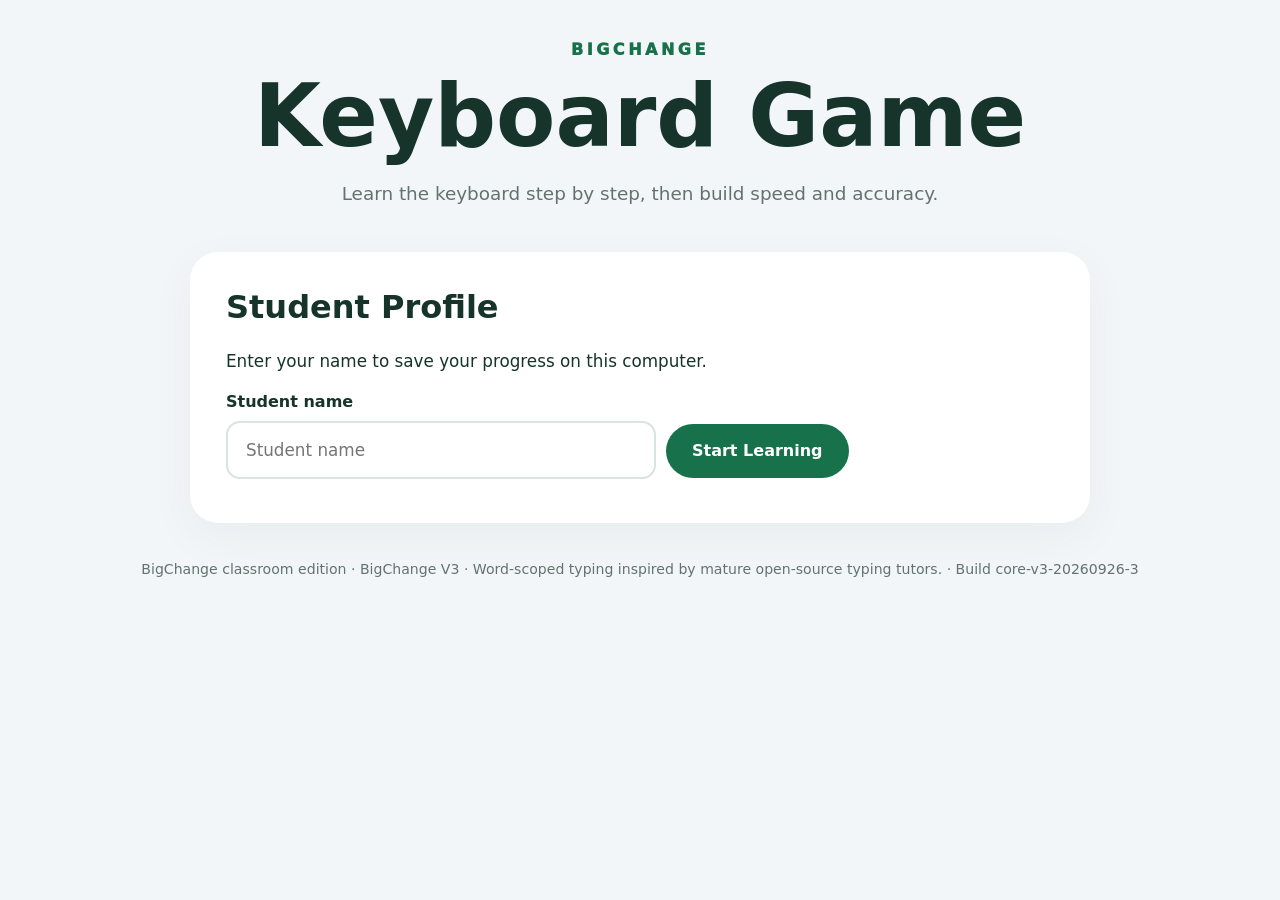
==== index.html @ b4ca755f "Prepare audited V3 build 3 marker" ====
<!doctype html><html lang="en"><head><meta charset="utf-8"><meta name="viewport" content="width=device-width,initial-scale=1"><title>BigChange Keyboard Game</title><meta name="bigchange-build" content="core-v3-20260926-3"><link rel="stylesheet" href="css/style.css?v=core-v3-20260926-3"></head><body><main><header><div class="brand">BIGCHANGE</div><h1>Keyboard Game</h1><p id="welcome">Learn the keyboard step by step, then build speed and accuracy.</p></header><section id="profile" class="game"><h2>Student Profile</h2><p>Enter your name to save your progress on this computer.</p><label class="profile-label" for="student-name">Student name</label><input id="student-name" maxlength="20" placeholder="Student name" autocomplete="off"><button id="save-profile" class="start">Start Learning</button></section><nav id="student-nav"><button data-view="learn">Learn</button><button data-view="practice">Practice</button><button data-view="challenge">1-Minute Challenge</button><button data-view="games">Games</button><button data-view="progress">Progress</button></nav><section id="learn" class="game view"><h2>Learn</h2><div id="lesson-list" class="lesson-list"></div></section><section id="practice" class="game view"><h2 id="practice-heading">Practice</h2><div id="challenge-timer" class="challenge-timer" hidden><b id="timer-seconds">60</b><span>seconds</span></div><div class="levels"><button class="active" data-level="easy">Easy</button><button data-level="medium">Medium</button><button data-level="hard">Hard</button></div><p class="typing-label">TYPE THIS</p><div id="target" class="target reference-text"></div><p class="typing-label">CURRENT WORD</p><textarea id="typed-display" class="typed-display" rows="3" aria-label="Typing area" autocomplete="off" autocapitalize="off" spellcheck="false" placeholder="Type the current word…"></textarea><div id="message" class="message" aria-live="polite"></div><div class="stats"><div><b id="wpm">0</b><span>WPM</span></div><div><b id="accuracy">100%</b><span>Accuracy</span></div><div><b id="mistakes">0</b><span>Mistakes</span></div></div><button id="start" class="start">Restart Practice</button></section><section id="challenge" class="game view"><h2>1-Minute Challenge</h2><p>Type for one minute. Focus on accuracy first; speed will follow.</p><button id="challenge-start" class="start">Start 1-Minute Challenge</button><div class="stats"><div><b id="best-wpm">0</b><span>Best WPM</span></div><div><b id="best-accuracy">0%</b><span>Best Accuracy</span></div></div></section><section id="games" class="game view"><h2>Games</h2><p>Use the keyboard skills you have learned.</p><div class="lesson-list"><button data-game="rain"><strong>Letter Rain</strong><span>Type the falling letter before it reaches the ground.</span></button><button data-game="race"><strong>Rocket Race</strong><span>Correct typing moves your rocket toward the finish.</span></button><button data-game="bubble"><strong>Bubble Pop</strong><span>Type the letter shown in the bubble to pop it.</span></button></div></section><section id="game-play" class="game view"><h2 id="game-title">Keyboard Game</h2><p id="game-instructions"></p><div id="game-board" tabindex="0" style="min-height:240px;font-size:2rem;text-align:center;padding:2rem"></div><div class="stats"><div><b id="game-score">0</b><span>Score</span></div><div><b id="game-streak">0</b><span>Streak</span></div></div><div id="game-message" class="message"></div><button id="game-restart" class="start">Restart Game</button></section><section id="progress" class="game view"><h2>Progress</h2><div id="progress-content"></div><button id="new-student" class="secondary">Start New Student</button><p class="reset-note">This clears the saved student progress on this computer.</p></section><footer>BigChange classroom edition · BigChange V3 · Word-scoped typing inspired by mature open-source typing tutors. · Build core-v3-20260926-3</footer></main><script src="js/engine.js?v=core-v3-20260926-3"></script><script src="js/bigchange.js?v=core-v3-20260926-3"></script><script src="js/games.js?v=core-v3-20260926-3"></script></body></html>
---- css/style.css ----
:root{font-family:Inter,"Segoe UI",system-ui,sans-serif;background:#f3f6f8;color:#16342a;--green:#17724b;--dark:#16342a;--soft:#f7faf8;--border:#d8e4de}*{box-sizing:border-box}body{margin:0;background:#f3f6f8}button,input,textarea{font:inherit}button{cursor:pointer}[hidden]{display:none!important}.view{display:none}main{max-width:1180px;margin:auto;padding:34px 28px 52px}header{text-align:center;padding:6px 0 18px}.brand{font-weight:950;letter-spacing:.22em;color:var(--green);font-size:1rem}h1{font-size:clamp(3rem,7vw,5.4rem);line-height:1;margin:.16em 0 .28em;color:var(--dark)}header p{color:#63736c;font-size:1.15rem;margin:0 auto;max-width:680px}h2{font-size:2rem;margin:0 0 22px}.game{margin:30px auto;background:#fff;border-radius:28px;padding:36px;box-shadow:0 14px 45px #16342a0d}.game p{font-size:1.05rem;line-height:1.6}#profile{max-width:900px}.profile-label{display:block;font-weight:850;margin:8px 0 2px}#profile input{width:min(100%,430px);min-height:58px;border:2px solid var(--border);border-radius:14px;padding:0 18px;font-size:1.05rem;margin:8px 10px 8px 0}#student-nav{display:none;grid-template-columns:repeat(5,1fr);gap:14px;margin:28px 0 36px}#student-nav button{min-height:76px;border:2px solid #dce7e2;border-radius:18px;background:#fff;color:var(--dark);font-weight:850;font-size:1.05rem;padding:14px;box-shadow:0 6px 18px #16342a0a}#student-nav button:hover,#student-nav button:focus-visible{border-color:var(--green);background:#f5faf7;outline:none}.lesson-list{display:grid;grid-template-columns:repeat(2,minmax(0,1fr));gap:16px}.lesson-list button{min-height:112px;border:2px solid #dce7e2;border-radius:18px;background:var(--soft);color:var(--dark);padding:20px;text-align:left;font-size:1rem;line-height:1.45}.lesson-list button strong,.lesson-list button span{display:block}.lesson-list button strong{font-size:1.2rem;margin-bottom:8px}.lesson-list button span{color:#63736c}.lesson.done{border-color:#8cc6aa;background:#f0faf5}.lesson.done em{display:block;margin-top:10px;color:var(--green);font-style:normal;font-weight:900}.levels{display:flex;flex-wrap:wrap;gap:12px;margin-bottom:24px}.levels button,.start,.secondary{border:0;border-radius:999px;min-height:54px;padding:14px 26px;font-weight:850;font-size:1rem}.secondary{background:#eef1ef;color:var(--dark);border:2px solid var(--border)}.levels button{background:#eef1ef;color:var(--dark)}.levels button.active,.start{background:var(--green);color:#fff}.typing-label{font-size:.78rem!important;font-weight:900;letter-spacing:.12em;color:#66756f;margin:20px 0 8px!important}.target,.typed-display{font-family:Consolas,"Courier New",monospace;font-size:clamp(1.45rem,3vw,2rem);line-height:1.75;padding:28px;border-radius:18px;letter-spacing:.02em;white-space:pre-wrap;overflow-wrap:anywhere}.target{background:var(--soft);color:#53645c;border:2px solid transparent}.reference-correct{color:var(--green);font-weight:800}.reference-wrong{color:#c62828;background:#ffebee;border-bottom:3px solid #c62828;border-radius:4px;font-weight:900}.reference-current{color:var(--dark);background:#dff2e8;border-bottom:3px solid var(--green);font-weight:900;border-radius:4px}.reference-word{display:inline-block;padding:2px 1px;border-radius:6px}.current-word{background:#eef8f2;padding:2px 6px;box-shadow:0 0 0 2px #cfe6d8}.word-complete{color:var(--green);font-weight:800}.word-complete.word-error{color:#9a3412;background:#fff3ed}.typed-extra{color:#c62828;background:#ffebee;border-bottom:3px solid #c62828;border-radius:4px;font-weight:900;margin-left:2px}.word-caret{color:var(--green);font-weight:900;animation:bcblink 1s step-end infinite}@keyframes bcblink{50%{opacity:0}}.typed-display{display:block;width:100%;min-height:96px;background:#fff;border:2px solid var(--border);color:var(--dark);outline:none;resize:vertical}.typed-display:focus{border-color:var(--green);box-shadow:0 0 0 3px #b9ddcc}.typed-display::placeholder{color:#66756f}.challenge-timer{display:flex;align-items:baseline;gap:8px;margin-bottom:18px}.challenge-timer b{font-size:2.8rem}.challenge-timer span{font-weight:800;color:#63736c}.message{min-height:32px;padding:10px 0;font-weight:800;color:#b54708}.stats{display:grid;grid-template-columns:repeat(3,1fr);gap:16px;margin:24px 0}.stats div{text-align:center;background:var(--soft);padding:24px 14px;border-radius:18px}.stats b,.stats span{display:block}.stats b{font-size:2.35rem;line-height:1.1}.stats span{font-size:.8rem;text-transform:uppercase;color:#66756f;margin-top:7px;letter-spacing:.04em}#game-board{border-radius:18px;background:var(--soft)}.reset-note{font-size:.9rem!important;color:#66756f;margin-top:8px!important}button:focus-visible,input:focus-visible,textarea:focus-visible,.typed-display:focus-visible,#game-board:focus-visible{outline:3px solid #7dbb9d;outline-offset:3px}footer{text-align:center;color:#63736c;margin-top:38px;font-size:.88rem}@media(max-width:850px){#student-nav{grid-template-columns:repeat(2,1fr)}.lesson-list{grid-template-columns:1fr}.game{padding:28px}.stats{gap:10px}}@media(max-width:560px){main{padding:24px 16px 40px}h1{font-size:3rem}#student-nav{grid-template-columns:1fr 1fr;gap:10px}#student-nav button{min-height:68px;font-size:.95rem}.game{padding:22px;border-radius:22px}.stats{grid-template-columns:1fr}.stats div{padding:18px}.target,.typed-display{padding:20px}.start{width:100%}#profile input{margin-right:0}}
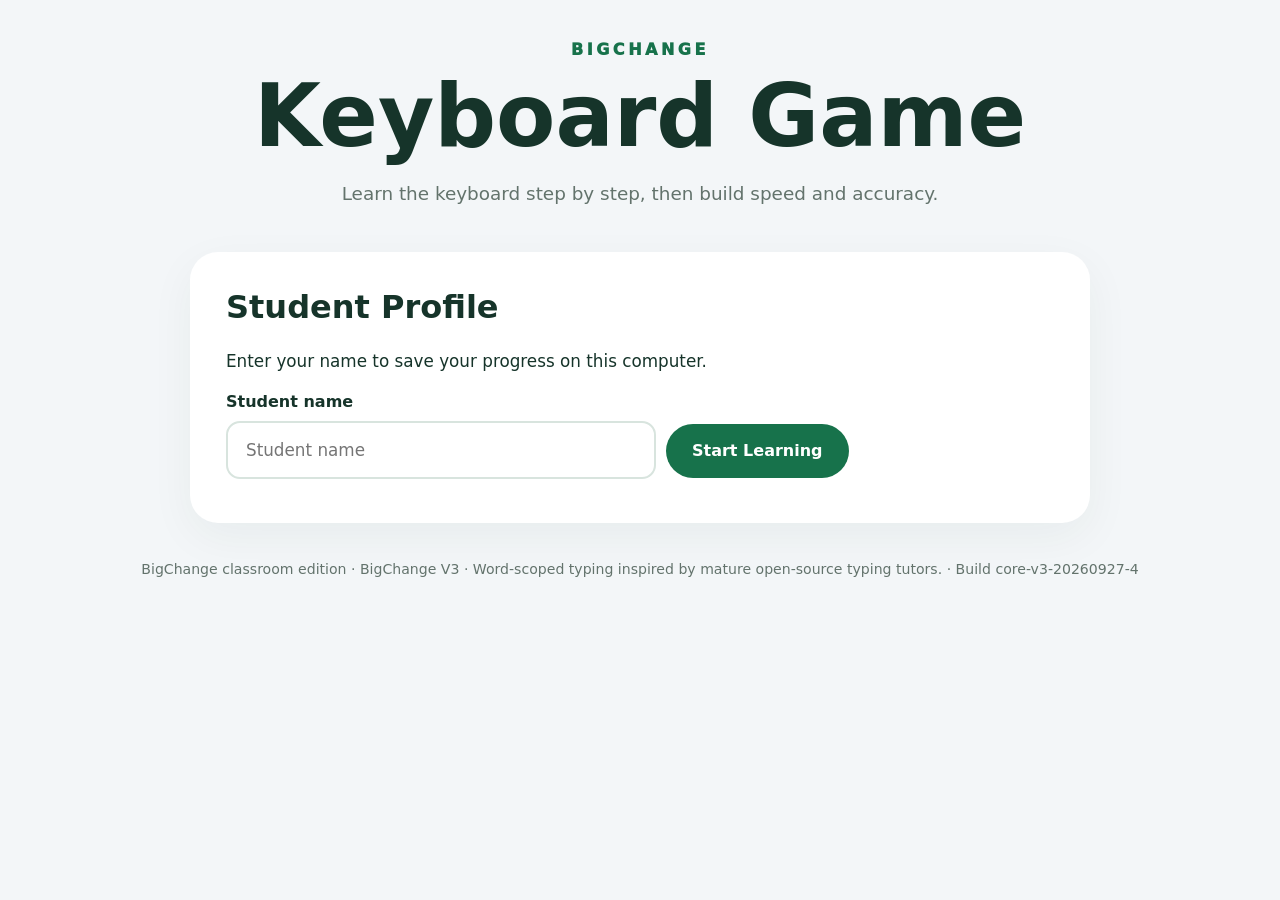
==== commit 289cc7d4: "Harden V3 page security and accessibility" ====
--- a/index.html
+++ b/index.html
@@ -1 +1 @@
-<!doctype html><html lang="en"><head><meta charset="utf-8"><meta name="viewport" content="width=device-width,initial-scale=1"><title>BigChange Keyboard Game</title><meta name="bigchange-build" content="core-v3-20260926-3"><link rel="stylesheet" href="css/style.css?v=core-v3-20260926-3"></head><body><main><header><div class="brand">BIGCHANGE</div><h1>Keyboard Game</h1><p id="welcome">Learn the keyboard step by step, then build speed and accuracy.</p></header><section id="profile" class="game"><h2>Student Profile</h2><p>Enter your name to save your progress on this computer.</p><label class="profile-label" for="student-name">Student name</label><input id="student-name" maxlength="20" placeholder="Student name" autocomplete="off"><button id="save-profile" class="start">Start Learning</button></section><nav id="student-nav"><button data-view="learn">Learn</button><button data-view="practice">Practice</button><button data-view="challenge">1-Minute Challenge</button><button data-view="games">Games</button><button data-view="progress">Progress</button></nav><section id="learn" class="game view"><h2>Learn</h2><div id="lesson-list" class="lesson-list"></div></section><section id="practice" class="game view"><h2 id="practice-heading">Practice</h2><div id="challenge-timer" class="challenge-timer" hidden><b id="timer-seconds">60</b><span>seconds</span></div><div class="levels"><button class="active" data-level="easy">Easy</button><button data-level="medium">Medium</button><button data-level="hard">Hard</button></div><p class="typing-label">TYPE THIS</p><div id="target" class="target reference-text"></div><p class="typing-label">CURRENT WORD</p><textarea id="typed-display" class="typed-display" rows="3" aria-label="Typing area" autocomplete="off" autocapitalize="off" spellcheck="false" placeholder="Type the current word…"></textarea><div id="message" class="message" aria-live="polite"></div><div class="stats"><div><b id="wpm">0</b><span>WPM</span></div><div><b id="accuracy">100%</b><span>Accuracy</span></div><div><b id="mistakes">0</b><span>Mistakes</span></div></div><button id="start" class="start">Restart Practice</button></section><section id="challenge" class="game view"><h2>1-Minute Challenge</h2><p>Type for one minute. Focus on accuracy first; speed will follow.</p><button id="challenge-start" class="start">Start 1-Minute Challenge</button><div class="stats"><div><b id="best-wpm">0</b><span>Best WPM</span></div><div><b id="best-accuracy">0%</b><span>Best Accuracy</span></div></div></section><section id="games" class="game view"><h2>Games</h2><p>Use the keyboard skills you have learned.</p><div class="lesson-list"><button data-game="rain"><strong>Letter Rain</strong><span>Type the falling letter before it reaches the ground.</span></button><button data-game="race"><strong>Rocket Race</strong><span>Correct typing moves your rocket toward the finish.</span></button><button data-game="bubble"><strong>Bubble Pop</strong><span>Type the letter shown in the bubble to pop it.</span></button></div></section><section id="game-play" class="game view"><h2 id="game-title">Keyboard Game</h2><p id="game-instructions"></p><div id="game-board" tabindex="0" style="min-height:240px;font-size:2rem;text-align:center;padding:2rem"></div><div class="stats"><div><b id="game-score">0</b><span>Score</span></div><div><b id="game-streak">0</b><span>Streak</span></div></div><div id="game-message" class="message"></div><button id="game-restart" class="start">Restart Game</button></section><section id="progress" class="game view"><h2>Progress</h2><div id="progress-content"></div><button id="new-student" class="secondary">Start New Student</button><p class="reset-note">This clears the saved student progress on this computer.</p></section><footer>BigChange classroom edition · BigChange V3 · Word-scoped typing inspired by mature open-source typing tutors. · Build core-v3-20260926-3</footer></main><script src="js/engine.js?v=core-v3-20260926-3"></script><script src="js/bigchange.js?v=core-v3-20260926-3"></script><script src="js/games.js?v=core-v3-20260926-3"></script></body></html>+<!doctype html><html lang="en"><head><meta charset="utf-8"><meta name="viewport" content="width=device-width,initial-scale=1"><meta name="referrer" content="no-referrer"><meta http-equiv="Content-Security-Policy" content="default-src &apos;self&apos;; script-src &apos;self&apos;; style-src &apos;self&apos; &apos;unsafe-inline&apos;; img-src &apos;self&apos; data:; font-src &apos;self&apos;; connect-src &apos;none&apos;; object-src &apos;none&apos;; base-uri &apos;none&apos;; form-action &apos;none&apos;"><title>BigChange Keyboard Game</title><meta name="bigchange-build" content="core-v3-20260927-4"><link rel="stylesheet" href="css/style.css?v=core-v3-20260927-4"></head><body><main><header><div class="brand">BIGCHANGE</div><h1>Keyboard Game</h1><p id="welcome">Learn the keyboard step by step, then build speed and accuracy.</p></header><section id="profile" class="game"><h2>Student Profile</h2><p>Enter your name to save your progress on this computer.</p><label class="profile-label" for="student-name">Student name</label><input id="student-name" maxlength="20" placeholder="Student name" autocomplete="off"><button id="save-profile" class="start">Start Learning</button></section><nav id="student-nav" aria-label="Student sections"><button data-view="learn">Learn</button><button data-view="practice">Practice</button><button data-view="challenge">1-Minute Challenge</button><button data-view="games">Games</button><button data-view="progress">Progress</button></nav><section id="learn" class="game view"><h2>Learn</h2><div id="lesson-list" class="lesson-list"></div></section><section id="practice" class="game view"><h2 id="practice-heading">Practice</h2><div id="challenge-timer" class="challenge-timer" role="timer" aria-label="Challenge time remaining" hidden><b id="timer-seconds">60</b><span>seconds</span></div><div class="levels"><button class="active" data-level="easy">Easy</button><button data-level="medium">Medium</button><button data-level="hard">Hard</button></div><p class="typing-label">TYPE THIS</p><div id="target" class="target reference-text" role="region" aria-label="Typing target"></div><p class="typing-label">CURRENT WORD</p><textarea id="typed-display" class="typed-display" rows="3" aria-label="Typing area" autocomplete="off" autocapitalize="off" autocorrect="off" inputmode="text" spellcheck="false" placeholder="Type the current word…"></textarea><div id="message" class="message" aria-live="polite" aria-atomic="true"></div><div class="stats"><div><b id="wpm">0</b><span>WPM</span></div><div><b id="accuracy">100%</b><span>Accuracy</span></div><div><b id="mistakes">0</b><span>Mistakes</span></div></div><button id="start" class="start">Restart Practice</button></section><section id="challenge" class="game view"><h2>1-Minute Challenge</h2><p>Type for one minute. Focus on accuracy first; speed will follow.</p><button id="challenge-start" class="start">Start 1-Minute Challenge</button><div class="stats"><div><b id="best-wpm">0</b><span>Best WPM</span></div><div><b id="best-accuracy">0%</b><span>Best Accuracy</span></div></div></section><section id="games" class="game view"><h2>Games</h2><p>Use the keyboard skills you have learned.</p><div class="lesson-list"><button data-game="rain"><strong>Letter Rain</strong><span>Type the falling letter before it reaches the ground.</span></button><button data-game="race"><strong>Rocket Race</strong><span>Correct typing moves your rocket toward the finish.</span></button><button data-game="bubble"><strong>Bubble Pop</strong><span>Type the letter shown in the bubble to pop it.</span></button></div></section><section id="game-play" class="game view"><h2 id="game-title">Keyboard Game</h2><p id="game-instructions"></p><div id="game-board" tabindex="0" aria-label="Game play area" aria-describedby="game-instructions" style="min-height:240px;font-size:2rem;text-align:center;padding:2rem"></div><div class="stats"><div><b id="game-score">0</b><span>Score</span></div><div><b id="game-streak">0</b><span>Streak</span></div></div><div id="game-message" class="message" aria-live="polite" aria-atomic="true"></div><button id="game-restart" class="start">Restart Game</button></section><section id="progress" class="game view"><h2>Progress</h2><div id="progress-content"></div><button id="new-student" class="secondary">Start New Student</button><p class="reset-note">This clears the saved student progress on this computer.</p></section><footer>BigChange classroom edition · BigChange V3 · Word-scoped typing inspired by mature open-source typing tutors. · Build core-v3-20260927-4</footer></main><script src="js/engine.js?v=core-v3-20260927-4"></script><script src="js/bigchange.js?v=core-v3-20260927-4"></script><script src="js/games.js?v=core-v3-20260927-4"></script></body></html>
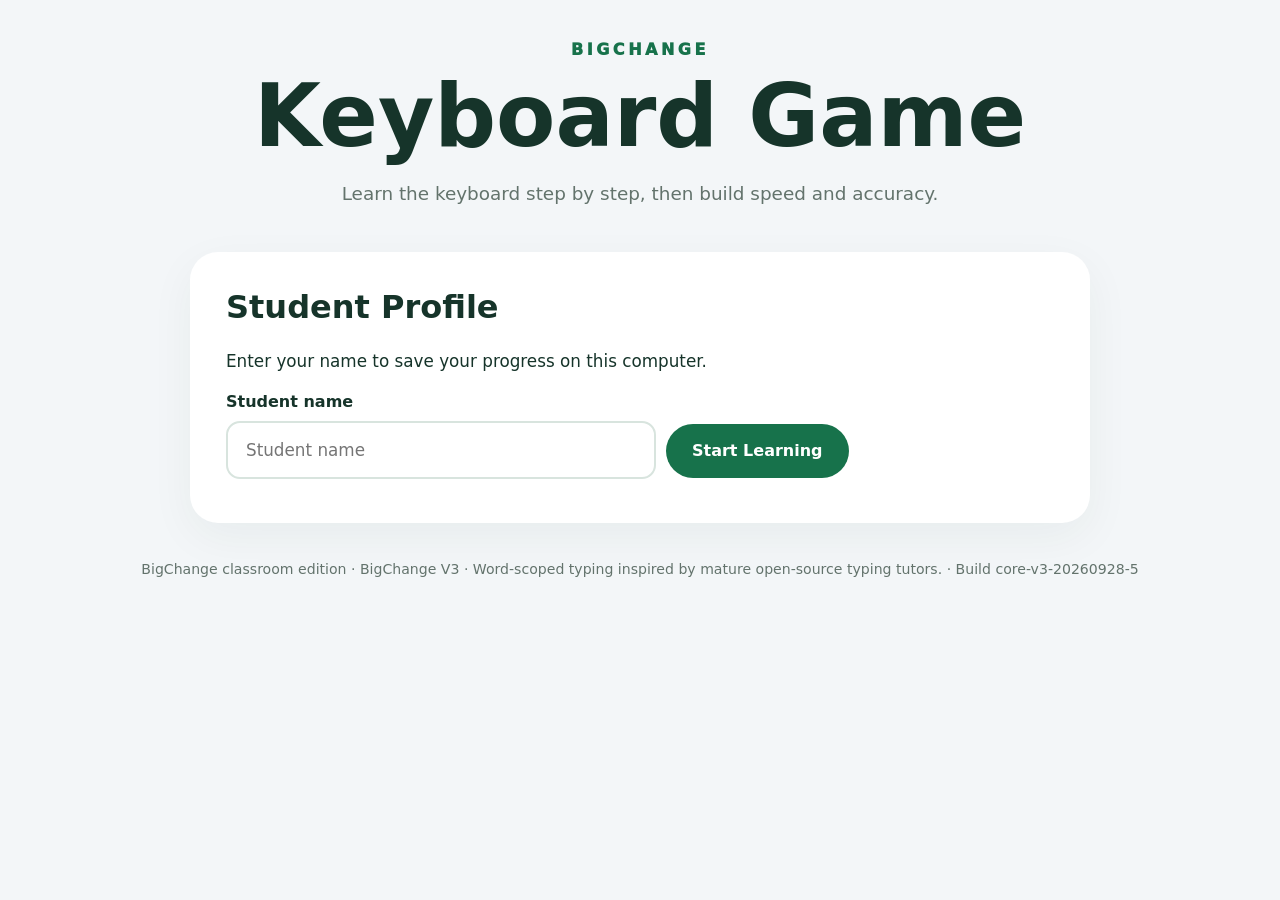
==== commit 0a362e58: "Prepare root-cause audited Typing Core V3 build 5" ====
--- a/index.html
+++ b/index.html
@@ -1 +1 @@
-<!doctype html><html lang="en"><head><meta charset="utf-8"><meta name="viewport" content="width=device-width,initial-scale=1"><meta name="referrer" content="no-referrer"><meta http-equiv="Content-Security-Policy" content="default-src &apos;self&apos;; script-src &apos;self&apos;; style-src &apos;self&apos; &apos;unsafe-inline&apos;; img-src &apos;self&apos; data:; font-src &apos;self&apos;; connect-src &apos;none&apos;; object-src &apos;none&apos;; base-uri &apos;none&apos;; form-action &apos;none&apos;"><title>BigChange Keyboard Game</title><meta name="bigchange-build" content="core-v3-20260927-4"><link rel="stylesheet" href="css/style.css?v=core-v3-20260927-4"></head><body><main><header><div class="brand">BIGCHANGE</div><h1>Keyboard Game</h1><p id="welcome">Learn the keyboard step by step, then build speed and accuracy.</p></header><section id="profile" class="game"><h2>Student Profile</h2><p>Enter your name to save your progress on this computer.</p><label class="profile-label" for="student-name">Student name</label><input id="student-name" maxlength="20" placeholder="Student name" autocomplete="off"><button id="save-profile" class="start">Start Learning</button></section><nav id="student-nav" aria-label="Student sections"><button data-view="learn">Learn</button><button data-view="practice">Practice</button><button data-view="challenge">1-Minute Challenge</button><button data-view="games">Games</button><button data-view="progress">Progress</button></nav><section id="learn" class="game view"><h2>Learn</h2><div id="lesson-list" class="lesson-list"></div></section><section id="practice" class="game view"><h2 id="practice-heading">Practice</h2><div id="challenge-timer" class="challenge-timer" role="timer" aria-label="Challenge time remaining" hidden><b id="timer-seconds">60</b><span>seconds</span></div><div class="levels"><button class="active" data-level="easy">Easy</button><button data-level="medium">Medium</button><button data-level="hard">Hard</button></div><p class="typing-label">TYPE THIS</p><div id="target" class="target reference-text" role="region" aria-label="Typing target"></div><p class="typing-label">CURRENT WORD</p><textarea id="typed-display" class="typed-display" rows="3" aria-label="Typing area" autocomplete="off" autocapitalize="off" autocorrect="off" inputmode="text" spellcheck="false" placeholder="Type the current word…"></textarea><div id="message" class="message" aria-live="polite" aria-atomic="true"></div><div class="stats"><div><b id="wpm">0</b><span>WPM</span></div><div><b id="accuracy">100%</b><span>Accuracy</span></div><div><b id="mistakes">0</b><span>Mistakes</span></div></div><button id="start" class="start">Restart Practice</button></section><section id="challenge" class="game view"><h2>1-Minute Challenge</h2><p>Type for one minute. Focus on accuracy first; speed will follow.</p><button id="challenge-start" class="start">Start 1-Minute Challenge</button><div class="stats"><div><b id="best-wpm">0</b><span>Best WPM</span></div><div><b id="best-accuracy">0%</b><span>Best Accuracy</span></div></div></section><section id="games" class="game view"><h2>Games</h2><p>Use the keyboard skills you have learned.</p><div class="lesson-list"><button data-game="rain"><strong>Letter Rain</strong><span>Type the falling letter before it reaches the ground.</span></button><button data-game="race"><strong>Rocket Race</strong><span>Correct typing moves your rocket toward the finish.</span></button><button data-game="bubble"><strong>Bubble Pop</strong><span>Type the letter shown in the bubble to pop it.</span></button></div></section><section id="game-play" class="game view"><h2 id="game-title">Keyboard Game</h2><p id="game-instructions"></p><div id="game-board" tabindex="0" aria-label="Game play area" aria-describedby="game-instructions" style="min-height:240px;font-size:2rem;text-align:center;padding:2rem"></div><div class="stats"><div><b id="game-score">0</b><span>Score</span></div><div><b id="game-streak">0</b><span>Streak</span></div></div><div id="game-message" class="message" aria-live="polite" aria-atomic="true"></div><button id="game-restart" class="start">Restart Game</button></section><section id="progress" class="game view"><h2>Progress</h2><div id="progress-content"></div><button id="new-student" class="secondary">Start New Student</button><p class="reset-note">This clears the saved student progress on this computer.</p></section><footer>BigChange classroom edition · BigChange V3 · Word-scoped typing inspired by mature open-source typing tutors. · Build core-v3-20260927-4</footer></main><script src="js/engine.js?v=core-v3-20260927-4"></script><script src="js/bigchange.js?v=core-v3-20260927-4"></script><script src="js/games.js?v=core-v3-20260927-4"></script></body></html>+<!doctype html><html lang="en"><head><meta charset="utf-8"><meta name="viewport" content="width=device-width,initial-scale=1"><meta name="referrer" content="no-referrer"><meta http-equiv="Content-Security-Policy" content="default-src &apos;self&apos;; script-src &apos;self&apos;; style-src &apos;self&apos; &apos;unsafe-inline&apos;; img-src &apos;self&apos; data:; font-src &apos;self&apos;; connect-src &apos;none&apos;; object-src &apos;none&apos;; base-uri &apos;none&apos;; form-action &apos;none&apos;"><title>BigChange Keyboard Game</title><meta name="bigchange-build" content="core-v3-20260928-5"><link rel="stylesheet" href="css/style.css?v=core-v3-20260928-5"></head><body><main><header><div class="brand">BIGCHANGE</div><h1>Keyboard Game</h1><p id="welcome">Learn the keyboard step by step, then build speed and accuracy.</p></header><section id="profile" class="game"><h2>Student Profile</h2><p>Enter your name to save your progress on this computer.</p><label class="profile-label" for="student-name">Student name</label><input id="student-name" maxlength="20" placeholder="Student name" autocomplete="off"><button id="save-profile" class="start">Start Learning</button></section><nav id="student-nav" aria-label="Student sections"><button data-view="learn">Learn</button><button data-view="practice">Practice</button><button data-view="challenge">1-Minute Challenge</button><button data-view="games">Games</button><button data-view="progress">Progress</button></nav><section id="learn" class="game view"><h2>Learn</h2><div id="lesson-list" class="lesson-list"></div></section><section id="practice" class="game view"><h2 id="practice-heading">Practice</h2><div id="challenge-timer" class="challenge-timer" role="timer" aria-label="Challenge time remaining" hidden><b id="timer-seconds">60</b><span>seconds</span></div><div class="levels"><button class="active" data-level="easy">Easy</button><button data-level="medium">Medium</button><button data-level="hard">Hard</button></div><p class="typing-label">TYPE THIS</p><div id="target" class="target reference-text" role="region" aria-label="Typing target"></div><p class="typing-label">CURRENT WORD</p><textarea id="typed-display" class="typed-display" rows="3" aria-label="Typing area" autocomplete="off" autocapitalize="none" autocorrect="off" inputmode="text" spellcheck="false" placeholder="Type the current word…"></textarea><div id="message" class="message" aria-live="polite" aria-atomic="true"></div><div class="stats"><div><b id="wpm">0</b><span>WPM</span></div><div><b id="accuracy">100%</b><span>Accuracy</span></div><div><b id="mistakes">0</b><span>Mistakes</span></div></div><button id="start" class="start">Restart Practice</button></section><section id="challenge" class="game view"><h2>1-Minute Challenge</h2><p>Type for one minute. Focus on accuracy first; speed will follow.</p><button id="challenge-start" class="start">Start 1-Minute Challenge</button><div class="stats"><div><b id="best-wpm">0</b><span>Best WPM</span></div><div><b id="best-accuracy">0%</b><span>Best Accuracy</span></div></div></section><section id="games" class="game view"><h2>Games</h2><p>Use the keyboard skills you have learned.</p><div class="lesson-list"><button data-game="rain"><strong>Letter Rain</strong><span>Type the falling letter before it reaches the ground.</span></button><button data-game="race"><strong>Rocket Race</strong><span>Correct typing moves your rocket toward the finish.</span></button><button data-game="bubble"><strong>Bubble Pop</strong><span>Type the letter shown in the bubble to pop it.</span></button></div></section><section id="game-play" class="game view"><h2 id="game-title">Keyboard Game</h2><p id="game-instructions"></p><div id="game-board" tabindex="0" aria-label="Game play area" aria-describedby="game-instructions" style="min-height:240px;font-size:2rem;text-align:center;padding:2rem"></div><div class="stats"><div><b id="game-score">0</b><span>Score</span></div><div><b id="game-streak">0</b><span>Streak</span></div></div><div id="game-message" class="message" aria-live="polite" aria-atomic="true"></div><button id="game-restart" class="start">Restart Game</button></section><section id="progress" class="game view"><h2>Progress</h2><div id="progress-content"></div><button id="new-student" class="secondary">Start New Student</button><p class="reset-note">This clears the saved student progress on this computer.</p></section><footer>BigChange classroom edition · BigChange V3 · Word-scoped typing inspired by mature open-source typing tutors. · Build core-v3-20260928-5</footer></main><script src="js/engine.js?v=core-v3-20260928-5"></script><script src="js/bigchange.js?v=core-v3-20260928-5"></script><script src="js/games.js?v=core-v3-20260928-5"></script></body></html>
--- a/css/style.css
+++ b/css/style.css
@@ -1 +1 @@
-:root{font-family:Inter,"Segoe UI",system-ui,sans-serif;background:#f3f6f8;color:#16342a;--green:#17724b;--dark:#16342a;--soft:#f7faf8;--border:#d8e4de}*{box-sizing:border-box}body{margin:0;background:#f3f6f8}button,input,textarea{font:inherit}button{cursor:pointer}[hidden]{display:none!important}.view{display:none}main{max-width:1180px;margin:auto;padding:34px 28px 52px}header{text-align:center;padding:6px 0 18px}.brand{font-weight:950;letter-spacing:.22em;color:var(--green);font-size:1rem}h1{font-size:clamp(3rem,7vw,5.4rem);line-height:1;margin:.16em 0 .28em;color:var(--dark)}header p{color:#63736c;font-size:1.15rem;margin:0 auto;max-width:680px}h2{font-size:2rem;margin:0 0 22px}.game{margin:30px auto;background:#fff;border-radius:28px;padding:36px;box-shadow:0 14px 45px #16342a0d}.game p{font-size:1.05rem;line-height:1.6}#profile{max-width:900px}.profile-label{display:block;font-weight:850;margin:8px 0 2px}#profile input{width:min(100%,430px);min-height:58px;border:2px solid var(--border);border-radius:14px;padding:0 18px;font-size:1.05rem;margin:8px 10px 8px 0}#student-nav{display:none;grid-template-columns:repeat(5,1fr);gap:14px;margin:28px 0 36px}#student-nav button{min-height:76px;border:2px solid #dce7e2;border-radius:18px;background:#fff;color:var(--dark);font-weight:850;font-size:1.05rem;padding:14px;box-shadow:0 6px 18px #16342a0a}#student-nav button:hover,#student-nav button:focus-visible{border-color:var(--green);background:#f5faf7;outline:none}.lesson-list{display:grid;grid-template-columns:repeat(2,minmax(0,1fr));gap:16px}.lesson-list button{min-height:112px;border:2px solid #dce7e2;border-radius:18px;background:var(--soft);color:var(--dark);padding:20px;text-align:left;font-size:1rem;line-height:1.45}.lesson-list button strong,.lesson-list button span{display:block}.lesson-list button strong{font-size:1.2rem;margin-bottom:8px}.lesson-list button span{color:#63736c}.lesson.done{border-color:#8cc6aa;background:#f0faf5}.lesson.done em{display:block;margin-top:10px;color:var(--green);font-style:normal;font-weight:900}.levels{display:flex;flex-wrap:wrap;gap:12px;margin-bottom:24px}.levels button,.start,.secondary{border:0;border-radius:999px;min-height:54px;padding:14px 26px;font-weight:850;font-size:1rem}.secondary{background:#eef1ef;color:var(--dark);border:2px solid var(--border)}.levels button{background:#eef1ef;color:var(--dark)}.levels button.active,.start{background:var(--green);color:#fff}.typing-label{font-size:.78rem!important;font-weight:900;letter-spacing:.12em;color:#66756f;margin:20px 0 8px!important}.target,.typed-display{font-family:Consolas,"Courier New",monospace;font-size:clamp(1.45rem,3vw,2rem);line-height:1.75;padding:28px;border-radius:18px;letter-spacing:.02em;white-space:pre-wrap;overflow-wrap:anywhere}.target{background:var(--soft);color:#53645c;border:2px solid transparent}.reference-correct{color:var(--green);font-weight:800}.reference-wrong{color:#c62828;background:#ffebee;border-bottom:3px solid #c62828;border-radius:4px;font-weight:900}.reference-current{color:var(--dark);background:#dff2e8;border-bottom:3px solid var(--green);font-weight:900;border-radius:4px}.reference-word{display:inline-block;padding:2px 1px;border-radius:6px}.current-word{background:#eef8f2;padding:2px 6px;box-shadow:0 0 0 2px #cfe6d8}.word-complete{color:var(--green);font-weight:800}.word-complete.word-error{color:#9a3412;background:#fff3ed}.typed-extra{color:#c62828;background:#ffebee;border-bottom:3px solid #c62828;border-radius:4px;font-weight:900;margin-left:2px}.word-caret{color:var(--green);font-weight:900;animation:bcblink 1s step-end infinite}@keyframes bcblink{50%{opacity:0}}.typed-display{display:block;width:100%;min-height:96px;background:#fff;border:2px solid var(--border);color:var(--dark);outline:none;resize:vertical}.typed-display:focus{border-color:var(--green);box-shadow:0 0 0 3px #b9ddcc}.typed-display::placeholder{color:#66756f}.challenge-timer{display:flex;align-items:baseline;gap:8px;margin-bottom:18px}.challenge-timer b{font-size:2.8rem}.challenge-timer span{font-weight:800;color:#63736c}.message{min-height:32px;padding:10px 0;font-weight:800;color:#b54708}.stats{display:grid;grid-template-columns:repeat(3,1fr);gap:16px;margin:24px 0}.stats div{text-align:center;background:var(--soft);padding:24px 14px;border-radius:18px}.stats b,.stats span{display:block}.stats b{font-size:2.35rem;line-height:1.1}.stats span{font-size:.8rem;text-transform:uppercase;color:#66756f;margin-top:7px;letter-spacing:.04em}#game-board{border-radius:18px;background:var(--soft)}.reset-note{font-size:.9rem!important;color:#66756f;margin-top:8px!important}button:focus-visible,input:focus-visible,textarea:focus-visible,.typed-display:focus-visible,#game-board:focus-visible{outline:3px solid #7dbb9d;outline-offset:3px}footer{text-align:center;color:#63736c;margin-top:38px;font-size:.88rem}@media(max-width:850px){#student-nav{grid-template-columns:repeat(2,1fr)}.lesson-list{grid-template-columns:1fr}.game{padding:28px}.stats{gap:10px}}@media(max-width:560px){main{padding:24px 16px 40px}h1{font-size:3rem}#student-nav{grid-template-columns:1fr 1fr;gap:10px}#student-nav button{min-height:68px;font-size:.95rem}.game{padding:22px;border-radius:22px}.stats{grid-template-columns:1fr}.stats div{padding:18px}.target,.typed-display{padding:20px}.start{width:100%}#profile input{margin-right:0}}+:root{font-family:Inter,"Segoe UI",system-ui,sans-serif;background:#f3f6f8;color:#16342a;--green:#17724b;--dark:#16342a;--soft:#f7faf8;--border:#d8e4de}*{box-sizing:border-box}body{margin:0;background:#f3f6f8}button,input,textarea{font:inherit}button{cursor:pointer}[hidden]{display:none!important}.view{display:none}main{max-width:1180px;margin:auto;padding:34px 28px 52px}header{text-align:center;padding:6px 0 18px}.brand{font-weight:950;letter-spacing:.22em;color:var(--green);font-size:1rem}h1{font-size:clamp(3rem,7vw,5.4rem);line-height:1;margin:.16em 0 .28em;color:var(--dark)}header p{color:#63736c;font-size:1.15rem;margin:0 auto;max-width:680px}h2{font-size:2rem;margin:0 0 22px}.game{margin:30px auto;background:#fff;border-radius:28px;padding:36px;box-shadow:0 14px 45px #16342a0d}.game p{font-size:1.05rem;line-height:1.6}#profile{max-width:900px}.profile-label{display:block;font-weight:850;margin:8px 0 2px}#profile input{width:min(100%,430px);min-height:58px;border:2px solid var(--border);border-radius:14px;padding:0 18px;font-size:1.05rem;margin:8px 10px 8px 0}#student-nav{display:none;grid-template-columns:repeat(5,1fr);gap:14px;margin:28px 0 36px}#student-nav button{min-height:76px;border:2px solid #dce7e2;border-radius:18px;background:#fff;color:var(--dark);font-weight:850;font-size:1.05rem;padding:14px;box-shadow:0 6px 18px #16342a0a}#student-nav button:hover,#student-nav button:focus-visible{border-color:var(--green);background:#f5faf7;outline:none}.lesson-list{display:grid;grid-template-columns:repeat(2,minmax(0,1fr));gap:16px}.lesson-list button{min-height:112px;border:2px solid #dce7e2;border-radius:18px;background:var(--soft);color:var(--dark);padding:20px;text-align:left;font-size:1rem;line-height:1.45}.lesson-list button strong,.lesson-list button span{display:block}.lesson-list button strong{font-size:1.2rem;margin-bottom:8px}.lesson-list button span{color:#63736c}.lesson.done{border-color:#8cc6aa;background:#f0faf5}.lesson.done em{display:block;margin-top:10px;color:var(--green);font-style:normal;font-weight:900}.levels{display:flex;flex-wrap:wrap;gap:12px;margin-bottom:24px}.levels button,.start,.secondary{border:0;border-radius:999px;min-height:54px;padding:14px 26px;font-weight:850;font-size:1rem}.secondary{background:#eef1ef;color:var(--dark);border:2px solid var(--border)}.levels button{background:#eef1ef;color:var(--dark)}.levels button.active,.start{background:var(--green);color:#fff}.typing-label{font-size:.78rem!important;font-weight:900;letter-spacing:.12em;color:#66756f;margin:20px 0 8px!important}.target,.typed-display{font-family:Consolas,"Courier New",monospace;font-size:clamp(1.45rem,3vw,2rem);line-height:1.75;padding:28px;border-radius:18px;letter-spacing:.02em;white-space:pre-wrap;overflow-wrap:anywhere}.target{background:var(--soft);color:#53645c;border:2px solid transparent}.reference-correct{color:var(--green);font-weight:800}.reference-wrong{color:#c62828;background:#ffebee;border-bottom:3px solid #c62828;border-radius:4px;font-weight:900}.reference-current{color:var(--dark);background:#dff2e8;border-bottom:3px solid var(--green);font-weight:900;border-radius:4px}.reference-word{display:inline-block;padding:2px 1px;border-radius:6px}.current-word{background:#eef8f2;padding:2px 6px;box-shadow:0 0 0 2px #cfe6d8}.word-complete{color:var(--green);font-weight:800}.word-complete.word-error{color:#9a3412;background:#fff3ed}.typed-extra{color:#c62828;background:#ffebee;border-bottom:3px solid #c62828;border-radius:4px;font-weight:900;margin-left:2px}.word-caret{color:var(--green);font-weight:900;animation:bcblink 1s step-end infinite}@keyframes bcblink{50%{opacity:0}}.typed-display{display:block;width:100%;min-height:96px;background:#fff;border:2px solid var(--border);color:var(--dark);outline:none;resize:vertical}.typed-display:focus{border-color:var(--green);box-shadow:0 0 0 3px #b9ddcc}.typed-display::placeholder{color:#66756f}.challenge-timer{display:flex;align-items:baseline;gap:8px;margin-bottom:18px}.challenge-timer b{font-size:2.8rem}.challenge-timer span{font-weight:800;color:#63736c}.message{min-height:32px;padding:10px 0;font-weight:800;color:#b54708}.stats{display:grid;grid-template-columns:repeat(3,1fr);gap:16px;margin:24px 0}.stats div{text-align:center;background:var(--soft);padding:24px 14px;border-radius:18px}.stats b,.stats span{display:block}.stats b{font-size:2.35rem;line-height:1.1}.stats span{font-size:.8rem;text-transform:uppercase;color:#66756f;margin-top:7px;letter-spacing:.04em}#game-board{border-radius:18px;background:var(--soft)}.reset-note{font-size:.9rem!important;color:#66756f;margin-top:8px!important}button:focus-visible,input:focus-visible,textarea:focus-visible,.typed-display:focus-visible,#game-board:focus-visible{outline:3px solid #7dbb9d;outline-offset:3px}footer{text-align:center;color:#63736c;margin-top:38px;font-size:.88rem}@media(max-width:850px){#student-nav{grid-template-columns:repeat(2,1fr)}.lesson-list{grid-template-columns:1fr}.game{padding:28px}.stats{gap:10px}}@media(max-width:560px){main{padding:24px 16px 40px}h1{font-size:3rem}#student-nav{grid-template-columns:1fr 1fr;gap:10px}#student-nav button{min-height:68px;font-size:.95rem}.game{padding:22px;border-radius:22px}.stats{grid-template-columns:1fr}.stats div{padding:18px}.target,.typed-display{padding:20px}.start{width:100%}#profile input{margin-right:0}}@media(prefers-reduced-motion:reduce){.word-caret{animation:none}}
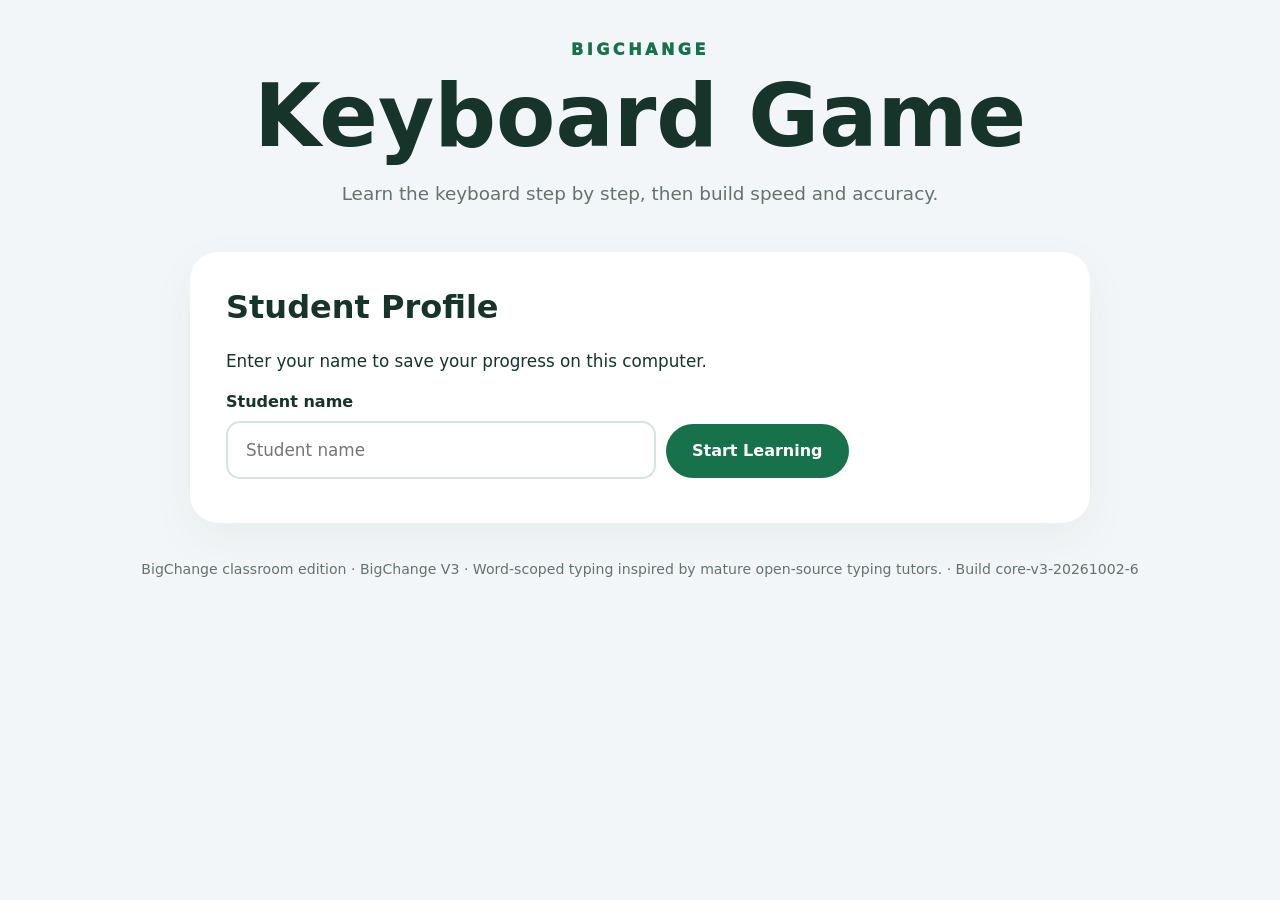
==== commit 646d1ff9: "Release Typing Core V3 build 6 with correct-letter deletion accuracy fix Preserve character provenan" ====
--- a/index.html
+++ b/index.html
@@ -1 +1 @@
-<!doctype html><html lang="en"><head><meta charset="utf-8"><meta name="viewport" content="width=device-width,initial-scale=1"><meta name="referrer" content="no-referrer"><meta http-equiv="Content-Security-Policy" content="default-src &apos;self&apos;; script-src &apos;self&apos;; style-src &apos;self&apos; &apos;unsafe-inline&apos;; img-src &apos;self&apos; data:; font-src &apos;self&apos;; connect-src &apos;none&apos;; object-src &apos;none&apos;; base-uri &apos;none&apos;; form-action &apos;none&apos;"><title>BigChange Keyboard Game</title><meta name="bigchange-build" content="core-v3-20260928-5"><link rel="stylesheet" href="css/style.css?v=core-v3-20260928-5"></head><body><main><header><div class="brand">BIGCHANGE</div><h1>Keyboard Game</h1><p id="welcome">Learn the keyboard step by step, then build speed and accuracy.</p></header><section id="profile" class="game"><h2>Student Profile</h2><p>Enter your name to save your progress on this computer.</p><label class="profile-label" for="student-name">Student name</label><input id="student-name" maxlength="20" placeholder="Student name" autocomplete="off"><button id="save-profile" class="start">Start Learning</button></section><nav id="student-nav" aria-label="Student sections"><button data-view="learn">Learn</button><button data-view="practice">Practice</button><button data-view="challenge">1-Minute Challenge</button><button data-view="games">Games</button><button data-view="progress">Progress</button></nav><section id="learn" class="game view"><h2>Learn</h2><div id="lesson-list" class="lesson-list"></div></section><section id="practice" class="game view"><h2 id="practice-heading">Practice</h2><div id="challenge-timer" class="challenge-timer" role="timer" aria-label="Challenge time remaining" hidden><b id="timer-seconds">60</b><span>seconds</span></div><div class="levels"><button class="active" data-level="easy">Easy</button><button data-level="medium">Medium</button><button data-level="hard">Hard</button></div><p class="typing-label">TYPE THIS</p><div id="target" class="target reference-text" role="region" aria-label="Typing target"></div><p class="typing-label">CURRENT WORD</p><textarea id="typed-display" class="typed-display" rows="3" aria-label="Typing area" autocomplete="off" autocapitalize="none" autocorrect="off" inputmode="text" spellcheck="false" placeholder="Type the current word…"></textarea><div id="message" class="message" aria-live="polite" aria-atomic="true"></div><div class="stats"><div><b id="wpm">0</b><span>WPM</span></div><div><b id="accuracy">100%</b><span>Accuracy</span></div><div><b id="mistakes">0</b><span>Mistakes</span></div></div><button id="start" class="start">Restart Practice</button></section><section id="challenge" class="game view"><h2>1-Minute Challenge</h2><p>Type for one minute. Focus on accuracy first; speed will follow.</p><button id="challenge-start" class="start">Start 1-Minute Challenge</button><div class="stats"><div><b id="best-wpm">0</b><span>Best WPM</span></div><div><b id="best-accuracy">0%</b><span>Best Accuracy</span></div></div></section><section id="games" class="game view"><h2>Games</h2><p>Use the keyboard skills you have learned.</p><div class="lesson-list"><button data-game="rain"><strong>Letter Rain</strong><span>Type the falling letter before it reaches the ground.</span></button><button data-game="race"><strong>Rocket Race</strong><span>Correct typing moves your rocket toward the finish.</span></button><button data-game="bubble"><strong>Bubble Pop</strong><span>Type the letter shown in the bubble to pop it.</span></button></div></section><section id="game-play" class="game view"><h2 id="game-title">Keyboard Game</h2><p id="game-instructions"></p><div id="game-board" tabindex="0" aria-label="Game play area" aria-describedby="game-instructions" style="min-height:240px;font-size:2rem;text-align:center;padding:2rem"></div><div class="stats"><div><b id="game-score">0</b><span>Score</span></div><div><b id="game-streak">0</b><span>Streak</span></div></div><div id="game-message" class="message" aria-live="polite" aria-atomic="true"></div><button id="game-restart" class="start">Restart Game</button></section><section id="progress" class="game view"><h2>Progress</h2><div id="progress-content"></div><button id="new-student" class="secondary">Start New Student</button><p class="reset-note">This clears the saved student progress on this computer.</p></section><footer>BigChange classroom edition · BigChange V3 · Word-scoped typing inspired by mature open-source typing tutors. · Build core-v3-20260928-5</footer></main><script src="js/engine.js?v=core-v3-20260928-5"></script><script src="js/bigchange.js?v=core-v3-20260928-5"></script><script src="js/games.js?v=core-v3-20260928-5"></script></body></html>+<!doctype html><html lang="en"><head><meta charset="utf-8"><meta name="viewport" content="width=device-width,initial-scale=1"><meta name="referrer" content="no-referrer"><meta http-equiv="Content-Security-Policy" content="default-src &apos;self&apos;; script-src &apos;self&apos;; style-src &apos;self&apos; &apos;unsafe-inline&apos;; img-src &apos;self&apos; data:; font-src &apos;self&apos;; connect-src &apos;none&apos;; object-src &apos;none&apos;; base-uri &apos;none&apos;; form-action &apos;none&apos;"><title>BigChange Keyboard Game</title><meta name="bigchange-build" content="core-v3-20261002-6"><link rel="stylesheet" href="css/style.css?v=core-v3-20261002-6"></head><body><main><header><div class="brand">BIGCHANGE</div><h1>Keyboard Game</h1><p id="welcome">Learn the keyboard step by step, then build speed and accuracy.</p></header><section id="profile" class="game"><h2>Student Profile</h2><p>Enter your name to save your progress on this computer.</p><label class="profile-label" for="student-name">Student name</label><input id="student-name" maxlength="20" placeholder="Student name" autocomplete="off"><button id="save-profile" class="start">Start Learning</button></section><nav id="student-nav" aria-label="Student sections"><button data-view="learn">Learn</button><button data-view="practice">Practice</button><button data-view="challenge">1-Minute Challenge</button><button data-view="games">Games</button><button data-view="progress">Progress</button></nav><section id="learn" class="game view"><h2>Learn</h2><div id="lesson-list" class="lesson-list"></div></section><section id="practice" class="game view"><h2 id="practice-heading">Practice</h2><div id="challenge-timer" class="challenge-timer" role="timer" aria-label="Challenge time remaining" hidden><b id="timer-seconds">60</b><span>seconds</span></div><div class="levels"><button class="active" data-level="easy">Easy</button><button data-level="medium">Medium</button><button data-level="hard">Hard</button></div><p class="typing-label">TYPE THIS</p><div id="target" class="target reference-text" role="region" aria-label="Typing target"></div><p class="typing-label">CURRENT WORD</p><textarea id="typed-display" class="typed-display" rows="3" aria-label="Typing area" autocomplete="off" autocapitalize="none" autocorrect="off" inputmode="text" spellcheck="false" placeholder="Type the current word…"></textarea><div id="message" class="message" aria-live="polite" aria-atomic="true"></div><div class="stats"><div><b id="wpm">0</b><span>WPM</span></div><div><b id="accuracy">100%</b><span>Accuracy</span></div><div><b id="mistakes">0</b><span>Mistakes</span></div></div><button id="start" class="start">Restart Practice</button></section><section id="challenge" class="game view"><h2>1-Minute Challenge</h2><p>Type for one minute. Focus on accuracy first; speed will follow.</p><button id="challenge-start" class="start">Start 1-Minute Challenge</button><div class="stats"><div><b id="best-wpm">0</b><span>Best WPM</span></div><div><b id="best-accuracy">0%</b><span>Best Accuracy</span></div></div></section><section id="games" class="game view"><h2>Games</h2><p>Use the keyboard skills you have learned.</p><div class="lesson-list"><button data-game="rain"><strong>Letter Rain</strong><span>Type the falling letter before it reaches the ground.</span></button><button data-game="race"><strong>Rocket Race</strong><span>Correct typing moves your rocket toward the finish.</span></button><button data-game="bubble"><strong>Bubble Pop</strong><span>Type the letter shown in the bubble to pop it.</span></button></div></section><section id="game-play" class="game view"><h2 id="game-title">Keyboard Game</h2><p id="game-instructions"></p><div id="game-board" tabindex="0" aria-label="Game play area" aria-describedby="game-instructions" style="min-height:240px;font-size:2rem;text-align:center;padding:2rem"></div><div class="stats"><div><b id="game-score">0</b><span>Score</span></div><div><b id="game-streak">0</b><span>Streak</span></div></div><div id="game-message" class="message" aria-live="polite" aria-atomic="true"></div><button id="game-restart" class="start">Restart Game</button></section><section id="progress" class="game view"><h2>Progress</h2><div id="progress-content"></div><button id="new-student" class="secondary">Start New Student</button><p class="reset-note">This clears the saved student progress on this computer.</p></section><footer>BigChange classroom edition · BigChange V3 · Word-scoped typing inspired by mature open-source typing tutors. · Build core-v3-20261002-6</footer></main><script src="js/engine.js?v=core-v3-20261002-6"></script><script src="js/bigchange.js?v=core-v3-20261002-6"></script><script src="js/games.js?v=core-v3-20261002-6"></script></body></html>
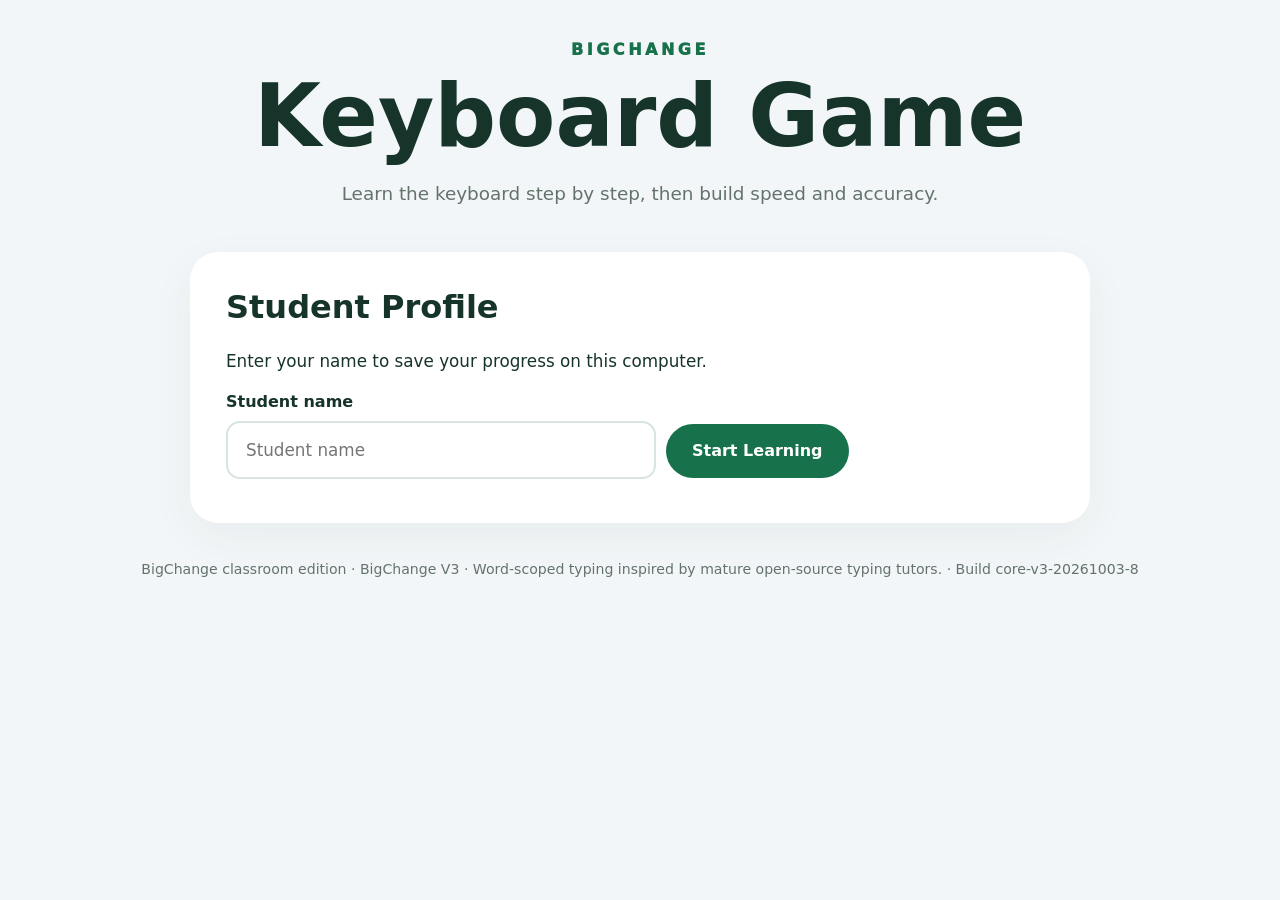
==== commit 990ba08a: "Release Build 8: classroom fixes and translucent keyboard finger guide" ====
--- a/index.html
+++ b/index.html
@@ -1 +1 @@
-<!doctype html><html lang="en"><head><meta charset="utf-8"><meta name="viewport" content="width=device-width,initial-scale=1"><meta name="referrer" content="no-referrer"><meta http-equiv="Content-Security-Policy" content="default-src &apos;self&apos;; script-src &apos;self&apos;; style-src &apos;self&apos; &apos;unsafe-inline&apos;; img-src &apos;self&apos; data:; font-src &apos;self&apos;; connect-src &apos;none&apos;; object-src &apos;none&apos;; base-uri &apos;none&apos;; form-action &apos;none&apos;"><title>BigChange Keyboard Game</title><meta name="bigchange-build" content="core-v3-20261002-6"><link rel="stylesheet" href="css/style.css?v=core-v3-20261002-6"></head><body><main><header><div class="brand">BIGCHANGE</div><h1>Keyboard Game</h1><p id="welcome">Learn the keyboard step by step, then build speed and accuracy.</p></header><section id="profile" class="game"><h2>Student Profile</h2><p>Enter your name to save your progress on this computer.</p><label class="profile-label" for="student-name">Student name</label><input id="student-name" maxlength="20" placeholder="Student name" autocomplete="off"><button id="save-profile" class="start">Start Learning</button></section><nav id="student-nav" aria-label="Student sections"><button data-view="learn">Learn</button><button data-view="practice">Practice</button><button data-view="challenge">1-Minute Challenge</button><button data-view="games">Games</button><button data-view="progress">Progress</button></nav><section id="learn" class="game view"><h2>Learn</h2><div id="lesson-list" class="lesson-list"></div></section><section id="practice" class="game view"><h2 id="practice-heading">Practice</h2><div id="challenge-timer" class="challenge-timer" role="timer" aria-label="Challenge time remaining" hidden><b id="timer-seconds">60</b><span>seconds</span></div><div class="levels"><button class="active" data-level="easy">Easy</button><button data-level="medium">Medium</button><button data-level="hard">Hard</button></div><p class="typing-label">TYPE THIS</p><div id="target" class="target reference-text" role="region" aria-label="Typing target"></div><p class="typing-label">CURRENT WORD</p><textarea id="typed-display" class="typed-display" rows="3" aria-label="Typing area" autocomplete="off" autocapitalize="none" autocorrect="off" inputmode="text" spellcheck="false" placeholder="Type the current word…"></textarea><div id="message" class="message" aria-live="polite" aria-atomic="true"></div><div class="stats"><div><b id="wpm">0</b><span>WPM</span></div><div><b id="accuracy">100%</b><span>Accuracy</span></div><div><b id="mistakes">0</b><span>Mistakes</span></div></div><button id="start" class="start">Restart Practice</button></section><section id="challenge" class="game view"><h2>1-Minute Challenge</h2><p>Type for one minute. Focus on accuracy first; speed will follow.</p><button id="challenge-start" class="start">Start 1-Minute Challenge</button><div class="stats"><div><b id="best-wpm">0</b><span>Best WPM</span></div><div><b id="best-accuracy">0%</b><span>Best Accuracy</span></div></div></section><section id="games" class="game view"><h2>Games</h2><p>Use the keyboard skills you have learned.</p><div class="lesson-list"><button data-game="rain"><strong>Letter Rain</strong><span>Type the falling letter before it reaches the ground.</span></button><button data-game="race"><strong>Rocket Race</strong><span>Correct typing moves your rocket toward the finish.</span></button><button data-game="bubble"><strong>Bubble Pop</strong><span>Type the letter shown in the bubble to pop it.</span></button></div></section><section id="game-play" class="game view"><h2 id="game-title">Keyboard Game</h2><p id="game-instructions"></p><div id="game-board" tabindex="0" aria-label="Game play area" aria-describedby="game-instructions" style="min-height:240px;font-size:2rem;text-align:center;padding:2rem"></div><div class="stats"><div><b id="game-score">0</b><span>Score</span></div><div><b id="game-streak">0</b><span>Streak</span></div></div><div id="game-message" class="message" aria-live="polite" aria-atomic="true"></div><button id="game-restart" class="start">Restart Game</button></section><section id="progress" class="game view"><h2>Progress</h2><div id="progress-content"></div><button id="new-student" class="secondary">Start New Student</button><p class="reset-note">This clears the saved student progress on this computer.</p></section><footer>BigChange classroom edition · BigChange V3 · Word-scoped typing inspired by mature open-source typing tutors. · Build core-v3-20261002-6</footer></main><script src="js/engine.js?v=core-v3-20261002-6"></script><script src="js/bigchange.js?v=core-v3-20261002-6"></script><script src="js/games.js?v=core-v3-20261002-6"></script></body></html>+<!doctype html><html lang="en"><head><meta charset="utf-8"><meta name="viewport" content="width=device-width,initial-scale=1"><meta name="referrer" content="no-referrer"><meta http-equiv="Content-Security-Policy" content="default-src &apos;self&apos;; script-src &apos;self&apos;; style-src &apos;self&apos; &apos;unsafe-inline&apos;; img-src &apos;self&apos; data:; font-src &apos;self&apos;; connect-src &apos;none&apos;; object-src &apos;none&apos;; base-uri &apos;none&apos;; form-action &apos;none&apos;"><title>BigChange Keyboard Game</title><meta name="bigchange-build" content="core-v3-20261003-8"><link rel="stylesheet" href="css/style.css?v=core-v3-20261003-8"></head><body><main><header><div class="brand">BIGCHANGE</div><h1>Keyboard Game</h1><p id="welcome">Learn the keyboard step by step, then build speed and accuracy.</p></header><section id="profile" class="game"><h2>Student Profile</h2><p>Enter your name to save your progress on this computer.</p><label class="profile-label" for="student-name">Student name</label><input id="student-name" maxlength="20" placeholder="Student name" autocomplete="off"><button id="save-profile" class="start">Start Learning</button></section><p id="storage-warning" role="status" hidden>Progress could not be saved on this computer. Keep this page open to keep your progress. <button id="retry-save">Try saving again</button></p><nav id="student-nav" aria-label="Student sections"><button data-view="learn">Learn</button><button data-view="practice">Practice</button><button data-view="challenge">1-Minute Challenge</button><button data-view="games">Games</button><button data-view="progress">Progress</button></nav><section id="learn" class="game view"><h2>Learn</h2><div id="lesson-list" class="lesson-list"></div></section><section id="practice" class="game view"><h2 id="practice-heading">Practice</h2><div id="challenge-timer" class="challenge-timer" role="timer" aria-label="Challenge time remaining" hidden><b id="timer-seconds">60</b><span>seconds</span></div><div class="levels"><button class="active" data-level="easy">Easy</button><button data-level="medium">Medium</button><button data-level="hard">Hard</button></div><p class="typing-label">TYPE THIS</p><div id="target" class="target reference-text" role="region" aria-label="Typing target"></div><p class="typing-label">CURRENT WORD</p><textarea id="typed-display" class="typed-display" rows="3" aria-label="Typing area" autocomplete="off" autocapitalize="none" autocorrect="off" inputmode="text" spellcheck="false" placeholder="Type the current word…"></textarea><div id="message" class="message" aria-live="polite" aria-atomic="true"></div><details id="keyboard-guide" class="keyboard-guide" open><summary>Keyboard &amp; finger guide</summary><p id="finger-hint" class="finger-hint"></p><div class="keyboard-stage"><div id="visual-keyboard" aria-label="US QWERTY keyboard guide"></div><div id="hand-guide" class="hand-guide" role="img" aria-label="Finger placement guide"></div></div><p class="guide-note">Rest on A S D F and J K L ;. Feel the bumps on F and J. Keyboard guide uses US QWERTY.</p></details><div class="stats"><div><b id="wpm">0</b><span>WPM</span></div><div><b id="accuracy">100%</b><span>Accuracy</span></div><div><b id="mistakes">0</b><span>Mistakes</span></div></div><button id="start" class="start">Restart Practice</button></section><section id="challenge" class="game view"><h2>1-Minute Challenge</h2><p>Type for one minute. Focus on accuracy first; speed will follow.</p><button id="challenge-start" class="start">Start 1-Minute Challenge</button><div class="stats"><div><b id="best-wpm">0</b><span>Best WPM</span></div><div><b id="best-accuracy">0%</b><span>Best Accuracy</span></div></div></section><section id="games" class="game view"><h2>Games</h2><p>Use the keyboard skills you have learned.</p><div class="lesson-list"><button data-game="rain"><strong>Letter Rain</strong><span>Type the falling letter before it reaches the ground.</span></button><button data-game="race"><strong>Rocket Race</strong><span>Correct typing moves your rocket toward the finish.</span></button><button data-game="bubble"><strong>Bubble Pop</strong><span>Type the letter shown in the bubble to pop it.</span></button></div></section><section id="game-play" class="game view"><h2 id="game-title">Keyboard Game</h2><p id="game-instructions"></p><div id="game-board" tabindex="0" aria-label="Game play area" aria-describedby="game-instructions" style="min-height:240px;font-size:2rem;text-align:center;padding:2rem"></div><div class="stats"><div><b id="game-score">0</b><span>Score</span></div><div><b id="game-streak">0</b><span>Streak</span></div></div><div id="game-message" class="message" aria-live="polite" aria-atomic="true"></div><button id="game-restart" class="start">Restart Game</button></section><section id="progress" class="game view"><h2>Progress</h2><div id="progress-content"></div><button id="new-student" class="secondary">Start New Student</button><p class="reset-note">This clears the saved student progress on this computer.</p></section><footer>BigChange classroom edition · BigChange V3 · Word-scoped typing inspired by mature open-source typing tutors. · Build core-v3-20261003-8</footer></main><script src="js/engine.js?v=core-v3-20261003-8"></script><script src="js/bigchange.js?v=core-v3-20261003-8"></script><script src="js/keyboard-guide.js?v=core-v3-20261003-8"></script><script src="js/games.js?v=core-v3-20261003-8"></script></body></html>
--- a/css/style.css
+++ b/css/style.css
@@ -1 +1,8 @@
-:root{font-family:Inter,"Segoe UI",system-ui,sans-serif;background:#f3f6f8;color:#16342a;--green:#17724b;--dark:#16342a;--soft:#f7faf8;--border:#d8e4de}*{box-sizing:border-box}body{margin:0;background:#f3f6f8}button,input,textarea{font:inherit}button{cursor:pointer}[hidden]{display:none!important}.view{display:none}main{max-width:1180px;margin:auto;padding:34px 28px 52px}header{text-align:center;padding:6px 0 18px}.brand{font-weight:950;letter-spacing:.22em;color:var(--green);font-size:1rem}h1{font-size:clamp(3rem,7vw,5.4rem);line-height:1;margin:.16em 0 .28em;color:var(--dark)}header p{color:#63736c;font-size:1.15rem;margin:0 auto;max-width:680px}h2{font-size:2rem;margin:0 0 22px}.game{margin:30px auto;background:#fff;border-radius:28px;padding:36px;box-shadow:0 14px 45px #16342a0d}.game p{font-size:1.05rem;line-height:1.6}#profile{max-width:900px}.profile-label{display:block;font-weight:850;margin:8px 0 2px}#profile input{width:min(100%,430px);min-height:58px;border:2px solid var(--border);border-radius:14px;padding:0 18px;font-size:1.05rem;margin:8px 10px 8px 0}#student-nav{display:none;grid-template-columns:repeat(5,1fr);gap:14px;margin:28px 0 36px}#student-nav button{min-height:76px;border:2px solid #dce7e2;border-radius:18px;background:#fff;color:var(--dark);font-weight:850;font-size:1.05rem;padding:14px;box-shadow:0 6px 18px #16342a0a}#student-nav button:hover,#student-nav button:focus-visible{border-color:var(--green);background:#f5faf7;outline:none}.lesson-list{display:grid;grid-template-columns:repeat(2,minmax(0,1fr));gap:16px}.lesson-list button{min-height:112px;border:2px solid #dce7e2;border-radius:18px;background:var(--soft);color:var(--dark);padding:20px;text-align:left;font-size:1rem;line-height:1.45}.lesson-list button strong,.lesson-list button span{display:block}.lesson-list button strong{font-size:1.2rem;margin-bottom:8px}.lesson-list button span{color:#63736c}.lesson.done{border-color:#8cc6aa;background:#f0faf5}.lesson.done em{display:block;margin-top:10px;color:var(--green);font-style:normal;font-weight:900}.levels{display:flex;flex-wrap:wrap;gap:12px;margin-bottom:24px}.levels button,.start,.secondary{border:0;border-radius:999px;min-height:54px;padding:14px 26px;font-weight:850;font-size:1rem}.secondary{background:#eef1ef;color:var(--dark);border:2px solid var(--border)}.levels button{background:#eef1ef;color:var(--dark)}.levels button.active,.start{background:var(--green);color:#fff}.typing-label{font-size:.78rem!important;font-weight:900;letter-spacing:.12em;color:#66756f;margin:20px 0 8px!important}.target,.typed-display{font-family:Consolas,"Courier New",monospace;font-size:clamp(1.45rem,3vw,2rem);line-height:1.75;padding:28px;border-radius:18px;letter-spacing:.02em;white-space:pre-wrap;overflow-wrap:anywhere}.target{background:var(--soft);color:#53645c;border:2px solid transparent}.reference-correct{color:var(--green);font-weight:800}.reference-wrong{color:#c62828;background:#ffebee;border-bottom:3px solid #c62828;border-radius:4px;font-weight:900}.reference-current{color:var(--dark);background:#dff2e8;border-bottom:3px solid var(--green);font-weight:900;border-radius:4px}.reference-word{display:inline-block;padding:2px 1px;border-radius:6px}.current-word{background:#eef8f2;padding:2px 6px;box-shadow:0 0 0 2px #cfe6d8}.word-complete{color:var(--green);font-weight:800}.word-complete.word-error{color:#9a3412;background:#fff3ed}.typed-extra{color:#c62828;background:#ffebee;border-bottom:3px solid #c62828;border-radius:4px;font-weight:900;margin-left:2px}.word-caret{color:var(--green);font-weight:900;animation:bcblink 1s step-end infinite}@keyframes bcblink{50%{opacity:0}}.typed-display{display:block;width:100%;min-height:96px;background:#fff;border:2px solid var(--border);color:var(--dark);outline:none;resize:vertical}.typed-display:focus{border-color:var(--green);box-shadow:0 0 0 3px #b9ddcc}.typed-display::placeholder{color:#66756f}.challenge-timer{display:flex;align-items:baseline;gap:8px;margin-bottom:18px}.challenge-timer b{font-size:2.8rem}.challenge-timer span{font-weight:800;color:#63736c}.message{min-height:32px;padding:10px 0;font-weight:800;color:#b54708}.stats{display:grid;grid-template-columns:repeat(3,1fr);gap:16px;margin:24px 0}.stats div{text-align:center;background:var(--soft);padding:24px 14px;border-radius:18px}.stats b,.stats span{display:block}.stats b{font-size:2.35rem;line-height:1.1}.stats span{font-size:.8rem;text-transform:uppercase;color:#66756f;margin-top:7px;letter-spacing:.04em}#game-board{border-radius:18px;background:var(--soft)}.reset-note{font-size:.9rem!important;color:#66756f;margin-top:8px!important}button:focus-visible,input:focus-visible,textarea:focus-visible,.typed-display:focus-visible,#game-board:focus-visible{outline:3px solid #7dbb9d;outline-offset:3px}footer{text-align:center;color:#63736c;margin-top:38px;font-size:.88rem}@media(max-width:850px){#student-nav{grid-template-columns:repeat(2,1fr)}.lesson-list{grid-template-columns:1fr}.game{padding:28px}.stats{gap:10px}}@media(max-width:560px){main{padding:24px 16px 40px}h1{font-size:3rem}#student-nav{grid-template-columns:1fr 1fr;gap:10px}#student-nav button{min-height:68px;font-size:.95rem}.game{padding:22px;border-radius:22px}.stats{grid-template-columns:1fr}.stats div{padding:18px}.target,.typed-display{padding:20px}.start{width:100%}#profile input{margin-right:0}}@media(prefers-reduced-motion:reduce){.word-caret{animation:none}}+:root{font-family:Inter,"Segoe UI",system-ui,sans-serif;background:#f3f6f8;color:#16342a;--green:#17724b;--dark:#16342a;--soft:#f7faf8;--border:#d8e4de}*{box-sizing:border-box}body{margin:0;background:#f3f6f8}button,input,textarea{font:inherit}button{cursor:pointer}[hidden]{display:none!important}.view{display:none}main{max-width:1180px;margin:auto;padding:34px 28px 52px}header{text-align:center;padding:6px 0 18px}.brand{font-weight:950;letter-spacing:.22em;color:var(--green);font-size:1rem}h1{font-size:clamp(3rem,7vw,5.4rem);line-height:1;margin:.16em 0 .28em;color:var(--dark)}header p{color:#63736c;font-size:1.15rem;margin:0 auto;max-width:680px}h2{font-size:2rem;margin:0 0 22px}.game{margin:30px auto;background:#fff;border-radius:28px;padding:36px;box-shadow:0 14px 45px #16342a0d}.game p{font-size:1.05rem;line-height:1.6}#profile{max-width:900px}.profile-label{display:block;font-weight:850;margin:8px 0 2px}#profile input{width:min(100%,430px);min-height:58px;border:2px solid var(--border);border-radius:14px;padding:0 18px;font-size:1.05rem;margin:8px 10px 8px 0}#student-nav{display:none;grid-template-columns:repeat(5,1fr);gap:14px;margin:28px 0 36px}#student-nav button{min-height:76px;border:2px solid #dce7e2;border-radius:18px;background:#fff;color:var(--dark);font-weight:850;font-size:1.05rem;padding:14px;box-shadow:0 6px 18px #16342a0a}#student-nav button:hover,#student-nav button:focus-visible{border-color:var(--green);background:#f5faf7;outline:none}.lesson-list{display:grid;grid-template-columns:repeat(2,minmax(0,1fr));gap:16px}.lesson-list button{min-height:112px;border:2px solid #dce7e2;border-radius:18px;background:var(--soft);color:var(--dark);padding:20px;text-align:left;font-size:1rem;line-height:1.45}.lesson-list button strong,.lesson-list button span{display:block}.lesson-list button strong{font-size:1.2rem;margin-bottom:8px}.lesson-list button span{color:#63736c}.lesson.done{border-color:#8cc6aa;background:#f0faf5}.lesson.done em{display:block;margin-top:10px;color:var(--green);font-style:normal;font-weight:900}.levels{display:flex;flex-wrap:wrap;gap:12px;margin-bottom:24px}.levels button,.start,.secondary{border:0;border-radius:999px;min-height:54px;padding:14px 26px;font-weight:850;font-size:1rem}.secondary{background:#eef1ef;color:var(--dark);border:2px solid var(--border)}.levels button{background:#eef1ef;color:var(--dark)}.levels button.active,.start{background:var(--green);color:#fff}.typing-label{font-size:.78rem!important;font-weight:900;letter-spacing:.12em;color:#66756f;margin:20px 0 8px!important}.target,.typed-display{font-family:Consolas,"Courier New",monospace;font-size:clamp(1.45rem,3vw,2rem);line-height:1.75;padding:28px;border-radius:18px;letter-spacing:.02em;white-space:pre-wrap;overflow-wrap:anywhere}.target{background:var(--soft);color:#53645c;border:2px solid transparent}.reference-correct{color:var(--green);font-weight:800}.reference-wrong{color:#c62828;background:#ffebee;border-bottom:3px solid #c62828;border-radius:4px;font-weight:900}.reference-current{color:var(--dark);background:#dff2e8;border-bottom:3px solid var(--green);font-weight:900;border-radius:4px}.reference-word{display:inline-block;padding:2px 1px;border-radius:6px}.current-word{background:#eef8f2;padding:2px 6px;box-shadow:0 0 0 2px #cfe6d8}.word-complete{color:var(--green);font-weight:800}.word-complete.word-error{color:#9a3412;background:#fff3ed}.typed-extra{color:#c62828;background:#ffebee;border-bottom:3px solid #c62828;border-radius:4px;font-weight:900;margin-left:2px}.word-caret{color:var(--green);font-weight:900;animation:bcblink 1s step-end infinite}@keyframes bcblink{50%{opacity:0}}.typed-display{display:block;width:100%;min-height:96px;background:#fff;border:2px solid var(--border);color:var(--dark);outline:none;resize:vertical}.typed-display:focus{border-color:var(--green);box-shadow:0 0 0 3px #b9ddcc}.typed-display::placeholder{color:#66756f}.challenge-timer{display:flex;align-items:baseline;gap:8px;margin-bottom:18px}.challenge-timer b{font-size:2.8rem}.challenge-timer span{font-weight:800;color:#63736c}.message{min-height:32px;padding:10px 0;font-weight:800;color:#b54708}.stats{display:grid;grid-template-columns:repeat(3,1fr);gap:16px;margin:24px 0}.stats div{text-align:center;background:var(--soft);padding:24px 14px;border-radius:18px}.stats b,.stats span{display:block}.stats b{font-size:2.35rem;line-height:1.1}.stats span{font-size:.8rem;text-transform:uppercase;color:#66756f;margin-top:7px;letter-spacing:.04em}#game-board{border-radius:18px;background:var(--soft)}.reset-note{font-size:.9rem!important;color:#66756f;margin-top:8px!important}button:focus-visible,input:focus-visible,textarea:focus-visible,.typed-display:focus-visible,#game-board:focus-visible{outline:3px solid #7dbb9d;outline-offset:3px}footer{text-align:center;color:#63736c;margin-top:38px;font-size:.88rem}@media(max-width:850px){#student-nav{grid-template-columns:repeat(2,1fr)}.lesson-list{grid-template-columns:1fr}.game{padding:28px}.stats{gap:10px}}@media(max-width:560px){main{padding:24px 16px 40px}h1{font-size:3rem}#student-nav{grid-template-columns:1fr 1fr;gap:10px}#student-nav button{min-height:68px;font-size:.95rem}.game{padding:22px;border-radius:22px}.stats{grid-template-columns:1fr}.stats div{padding:18px}.target,.typed-display{padding:20px}.start{width:100%}#profile input{margin-right:0}}@media(prefers-reduced-motion:reduce){.word-caret{animation:none}}
+/* Finger colors are shared by keyboard zones and the hand diagrams. */
+.keyboard-guide{margin:18px 0;border:2px solid var(--border);border-radius:18px;padding:16px;background:#f9fbfa}.keyboard-guide summary{font-weight:850;cursor:pointer}.finger-hint{font-size:1rem!important;font-weight:750;margin:12px 0!important;min-height:1.6em}.keyboard-row{display:flex;gap:5px;margin:5px 0;justify-content:center}.guide-key{flex:1;min-width:0;position:relative;display:grid;place-content:center;min-height:46px;border:1px solid #8daba0;border-radius:6px;background:var(--finger,#edf1ef);color:#16342a;font-weight:750;font-size:.95rem;box-shadow:0 2px 0 #b0c4ba}.guide-key small{font-size:.6rem;line-height:1}.key-wide{flex:1.6;font-size:.7rem}.key-space{flex:none;width:48%}.lp{--finger:#ffd8df}.lr{--finger:#ffe3be}.lm{--finger:#fff0b0}.li{--finger:#c8edda}.ri{--finger:#c8e9f4}.rm{--finger:#d9d9fa}.rr{--finger:#ead6f3}.rp{--finger:#f7d6e7}.thumb{--finger:#dce7e2}.key-active{outline:3px solid #17724b;outline-offset:1px;background:#17724b;color:#fff;box-shadow:0 0 0 5px #d9efe2;z-index:1}.key-anchor:after{content:'';display:block;height:3px;width:13px;background:currentColor;margin:2px auto 0;border-radius:2px}.hand-guide{display:flex;justify-content:center;gap:20px;margin-top:12px}.hand-guide svg{width:160px;height:130px;max-width:43%}.hand-palm{fill:#eef2ef;stroke:#96b1a3;stroke-width:2}.hand-finger{fill:var(--finger);stroke:#96b1a3;stroke-width:2}.finger-active{fill:#17724b;stroke:#103c2a;stroke-width:4}.hand-guide text{font-size:12px;fill:#16342a;font-weight:700}.guide-note{font-size:.8rem!important;color:#63736c;margin:6px 0 0!important}@media(max-width:560px){.keyboard-guide{padding:10px}.keyboard-row{gap:3px}.guide-key{font-size:.65rem;min-height:34px;border-radius:4px}.guide-key small{font-size:.45rem}.key-wide{font-size:.42rem}.hand-guide{gap:5px}.hand-guide svg{height:100px}.key-active{outline-width:2px;box-shadow:none}}
+
+.keyboard-stage{position:relative;padding-bottom:32px}.keyboard-stage .hand-guide{position:absolute;inset:0;margin:0;display:block;pointer-events:none;z-index:2}.keyboard-stage .hand-guide svg{position:absolute;inset:0;width:100%;height:100%;max-width:none;overflow:visible}.keyboard-stage .hand-palm{fill:rgba(234,180,138,.16);stroke:rgba(111,74,48,.5);stroke-width:1.6}.keyboard-stage .hand-finger{fill:none;stroke:rgba(207,155,114,.28);stroke-linecap:round}.keyboard-stage .finger-active{stroke:rgba(23,114,75,.38)}.finger-tip{fill:rgba(255,245,225,.22);stroke:rgba(111,74,48,.42);stroke-width:1}.tip-active{fill:rgba(255,255,255,.35);stroke:#17724b;stroke-width:2}
+
+/* Soft outlines keep the hands recognizable without hiding the key labels. */
+.keyboard-stage{margin-top:12px;border-radius:14px;background:linear-gradient(180deg,#f0f5f2,#f8faf9);padding:8px 8px 32px;border:1px solid #dce7e1}.keyboard-stage .hand-palm{fill:rgba(234,180,138,.12);stroke:rgba(123,86,60,.45)}.keyboard-stage .hand-finger{stroke:rgba(237,191,151,.25)}.finger-outline{fill:none;stroke:rgba(123,86,60,.32);stroke-linecap:round}.keyboard-stage .finger-active{stroke:rgba(23,114,75,.25)}.keyboard-stage .hand-label{font-size:10px;fill:#546c60;font-weight:650;letter-spacing:.05em}.keyboard-stage .guide-key{border-color:#a6bab0;box-shadow:0 2px 0 #d1ded7}.keyboard-stage .key-active{border-color:#125e3e;box-shadow:0 0 0 4px #d9efe2}.keyboard-guide summary::marker{color:var(--green)}@media(max-width:560px){.keyboard-stage{padding:5px 4px 28px;border-radius:9px}.keyboard-stage .hand-label{font-size:8px}.keyboard-stage .guide-key.key-active{box-shadow:none}}
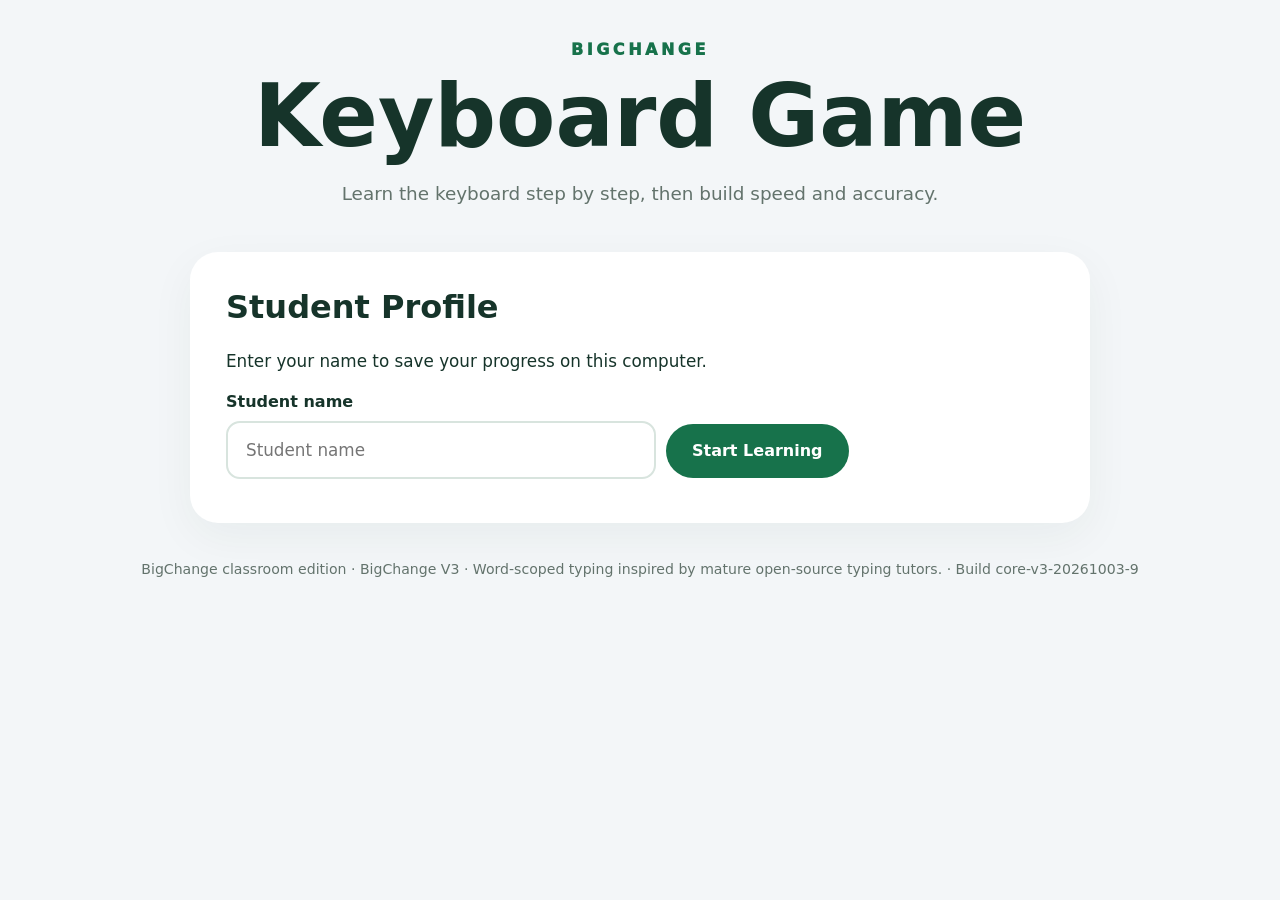
==== commit f8e50d72: "Fix progress across tabs, reset failures, text drops and expired timer" ====
--- a/index.html
+++ b/index.html
@@ -1 +1 @@
-<!doctype html><html lang="en"><head><meta charset="utf-8"><meta name="viewport" content="width=device-width,initial-scale=1"><meta name="referrer" content="no-referrer"><meta http-equiv="Content-Security-Policy" content="default-src &apos;self&apos;; script-src &apos;self&apos;; style-src &apos;self&apos; &apos;unsafe-inline&apos;; img-src &apos;self&apos; data:; font-src &apos;self&apos;; connect-src &apos;none&apos;; object-src &apos;none&apos;; base-uri &apos;none&apos;; form-action &apos;none&apos;"><title>BigChange Keyboard Game</title><meta name="bigchange-build" content="core-v3-20261003-8"><link rel="stylesheet" href="css/style.css?v=core-v3-20261003-8"></head><body><main><header><div class="brand">BIGCHANGE</div><h1>Keyboard Game</h1><p id="welcome">Learn the keyboard step by step, then build speed and accuracy.</p></header><section id="profile" class="game"><h2>Student Profile</h2><p>Enter your name to save your progress on this computer.</p><label class="profile-label" for="student-name">Student name</label><input id="student-name" maxlength="20" placeholder="Student name" autocomplete="off"><button id="save-profile" class="start">Start Learning</button></section><p id="storage-warning" role="status" hidden>Progress could not be saved on this computer. Keep this page open to keep your progress. <button id="retry-save">Try saving again</button></p><nav id="student-nav" aria-label="Student sections"><button data-view="learn">Learn</button><button data-view="practice">Practice</button><button data-view="challenge">1-Minute Challenge</button><button data-view="games">Games</button><button data-view="progress">Progress</button></nav><section id="learn" class="game view"><h2>Learn</h2><div id="lesson-list" class="lesson-list"></div></section><section id="practice" class="game view"><h2 id="practice-heading">Practice</h2><div id="challenge-timer" class="challenge-timer" role="timer" aria-label="Challenge time remaining" hidden><b id="timer-seconds">60</b><span>seconds</span></div><div class="levels"><button class="active" data-level="easy">Easy</button><button data-level="medium">Medium</button><button data-level="hard">Hard</button></div><p class="typing-label">TYPE THIS</p><div id="target" class="target reference-text" role="region" aria-label="Typing target"></div><p class="typing-label">CURRENT WORD</p><textarea id="typed-display" class="typed-display" rows="3" aria-label="Typing area" autocomplete="off" autocapitalize="none" autocorrect="off" inputmode="text" spellcheck="false" placeholder="Type the current word…"></textarea><div id="message" class="message" aria-live="polite" aria-atomic="true"></div><details id="keyboard-guide" class="keyboard-guide" open><summary>Keyboard &amp; finger guide</summary><p id="finger-hint" class="finger-hint"></p><div class="keyboard-stage"><div id="visual-keyboard" aria-label="US QWERTY keyboard guide"></div><div id="hand-guide" class="hand-guide" role="img" aria-label="Finger placement guide"></div></div><p class="guide-note">Rest on A S D F and J K L ;. Feel the bumps on F and J. Keyboard guide uses US QWERTY.</p></details><div class="stats"><div><b id="wpm">0</b><span>WPM</span></div><div><b id="accuracy">100%</b><span>Accuracy</span></div><div><b id="mistakes">0</b><span>Mistakes</span></div></div><button id="start" class="start">Restart Practice</button></section><section id="challenge" class="game view"><h2>1-Minute Challenge</h2><p>Type for one minute. Focus on accuracy first; speed will follow.</p><button id="challenge-start" class="start">Start 1-Minute Challenge</button><div class="stats"><div><b id="best-wpm">0</b><span>Best WPM</span></div><div><b id="best-accuracy">0%</b><span>Best Accuracy</span></div></div></section><section id="games" class="game view"><h2>Games</h2><p>Use the keyboard skills you have learned.</p><div class="lesson-list"><button data-game="rain"><strong>Letter Rain</strong><span>Type the falling letter before it reaches the ground.</span></button><button data-game="race"><strong>Rocket Race</strong><span>Correct typing moves your rocket toward the finish.</span></button><button data-game="bubble"><strong>Bubble Pop</strong><span>Type the letter shown in the bubble to pop it.</span></button></div></section><section id="game-play" class="game view"><h2 id="game-title">Keyboard Game</h2><p id="game-instructions"></p><div id="game-board" tabindex="0" aria-label="Game play area" aria-describedby="game-instructions" style="min-height:240px;font-size:2rem;text-align:center;padding:2rem"></div><div class="stats"><div><b id="game-score">0</b><span>Score</span></div><div><b id="game-streak">0</b><span>Streak</span></div></div><div id="game-message" class="message" aria-live="polite" aria-atomic="true"></div><button id="game-restart" class="start">Restart Game</button></section><section id="progress" class="game view"><h2>Progress</h2><div id="progress-content"></div><button id="new-student" class="secondary">Start New Student</button><p class="reset-note">This clears the saved student progress on this computer.</p></section><footer>BigChange classroom edition · BigChange V3 · Word-scoped typing inspired by mature open-source typing tutors. · Build core-v3-20261003-8</footer></main><script src="js/engine.js?v=core-v3-20261003-8"></script><script src="js/bigchange.js?v=core-v3-20261003-8"></script><script src="js/keyboard-guide.js?v=core-v3-20261003-8"></script><script src="js/games.js?v=core-v3-20261003-8"></script></body></html>+<!doctype html><html lang="en"><head><meta charset="utf-8"><meta name="viewport" content="width=device-width,initial-scale=1"><meta name="referrer" content="no-referrer"><meta http-equiv="Content-Security-Policy" content="default-src &apos;self&apos;; script-src &apos;self&apos;; style-src &apos;self&apos; &apos;unsafe-inline&apos;; img-src &apos;self&apos; data:; font-src &apos;self&apos;; connect-src &apos;none&apos;; object-src &apos;none&apos;; base-uri &apos;none&apos;; form-action &apos;none&apos;"><title>BigChange Keyboard Game</title><meta name="bigchange-build" content="core-v3-20261003-9"><link rel="stylesheet" href="css/style.css?v=core-v3-20261003-9"></head><body><main><header><div class="brand">BIGCHANGE</div><h1>Keyboard Game</h1><p id="welcome">Learn the keyboard step by step, then build speed and accuracy.</p></header><section id="profile" class="game"><h2>Student Profile</h2><p>Enter your name to save your progress on this computer.</p><label class="profile-label" for="student-name">Student name</label><input id="student-name" maxlength="20" placeholder="Student name" autocomplete="off"><button id="save-profile" class="start">Start Learning</button></section><p id="storage-warning" role="status" hidden>Progress could not be saved on this computer. Keep this page open to keep your progress. <button id="retry-save">Try saving again</button></p><nav id="student-nav" aria-label="Student sections"><button data-view="learn">Learn</button><button data-view="practice">Practice</button><button data-view="challenge">1-Minute Challenge</button><button data-view="games">Games</button><button data-view="progress">Progress</button></nav><section id="learn" class="game view"><h2>Learn</h2><div id="lesson-list" class="lesson-list"></div></section><section id="practice" class="game view"><h2 id="practice-heading">Practice</h2><div id="challenge-timer" class="challenge-timer" role="timer" aria-label="Challenge time remaining" hidden><b id="timer-seconds">60</b><span>seconds</span></div><div class="levels"><button class="active" data-level="easy">Easy</button><button data-level="medium">Medium</button><button data-level="hard">Hard</button></div><p class="typing-label">TYPE THIS</p><div id="target" class="target reference-text" role="region" aria-label="Typing target"></div><p class="typing-label">CURRENT WORD</p><textarea id="typed-display" class="typed-display" rows="3" aria-label="Typing area" autocomplete="off" autocapitalize="none" autocorrect="off" inputmode="text" spellcheck="false" placeholder="Type the current word…"></textarea><div id="message" class="message" aria-live="polite" aria-atomic="true"></div><details id="keyboard-guide" class="keyboard-guide" open><summary>Keyboard &amp; finger guide</summary><p id="finger-hint" class="finger-hint"></p><div class="keyboard-stage"><div id="visual-keyboard" aria-label="US QWERTY keyboard guide"></div><div id="hand-guide" class="hand-guide" role="img" aria-label="Finger placement guide"></div></div><p class="guide-note">Rest on A S D F and J K L ;. Feel the bumps on F and J. Keyboard guide uses US QWERTY.</p></details><div class="stats"><div><b id="wpm">0</b><span>WPM</span></div><div><b id="accuracy">100%</b><span>Accuracy</span></div><div><b id="mistakes">0</b><span>Mistakes</span></div></div><button id="start" class="start">Restart Practice</button></section><section id="challenge" class="game view"><h2>1-Minute Challenge</h2><p>Type for one minute. Focus on accuracy first; speed will follow.</p><button id="challenge-start" class="start">Start 1-Minute Challenge</button><div class="stats"><div><b id="best-wpm">0</b><span>Best WPM</span></div><div><b id="best-accuracy">0%</b><span>Best Accuracy</span></div></div></section><section id="games" class="game view"><h2>Games</h2><p>Use the keyboard skills you have learned.</p><div class="lesson-list"><button data-game="rain"><strong>Letter Rain</strong><span>Type the falling letter before it reaches the ground.</span></button><button data-game="race"><strong>Rocket Race</strong><span>Correct typing moves your rocket toward the finish.</span></button><button data-game="bubble"><strong>Bubble Pop</strong><span>Type the letter shown in the bubble to pop it.</span></button></div></section><section id="game-play" class="game view"><h2 id="game-title">Keyboard Game</h2><p id="game-instructions"></p><div id="game-board" tabindex="0" aria-label="Game play area" aria-describedby="game-instructions" style="min-height:240px;font-size:2rem;text-align:center;padding:2rem"></div><div class="stats"><div><b id="game-score">0</b><span>Score</span></div><div><b id="game-streak">0</b><span>Streak</span></div></div><div id="game-message" class="message" aria-live="polite" aria-atomic="true"></div><button id="game-restart" class="start">Restart Game</button></section><section id="progress" class="game view"><h2>Progress</h2><div id="progress-content"></div><button id="new-student" class="secondary">Start New Student</button><p id="reset-warning" role="status" hidden>Could not clear this student. Your saved progress is still here. Allow browser storage, then try Start New Student again.</p><p class="reset-note">This clears the saved student progress on this computer.</p></section><footer>BigChange classroom edition · BigChange V3 · Word-scoped typing inspired by mature open-source typing tutors. · Build core-v3-20261003-9</footer></main><script src="js/engine.js?v=core-v3-20261003-9"></script><script src="js/bigchange.js?v=core-v3-20261003-9"></script><script src="js/keyboard-guide.js?v=core-v3-20261003-9"></script><script src="js/games.js?v=core-v3-20261003-9"></script></body></html>
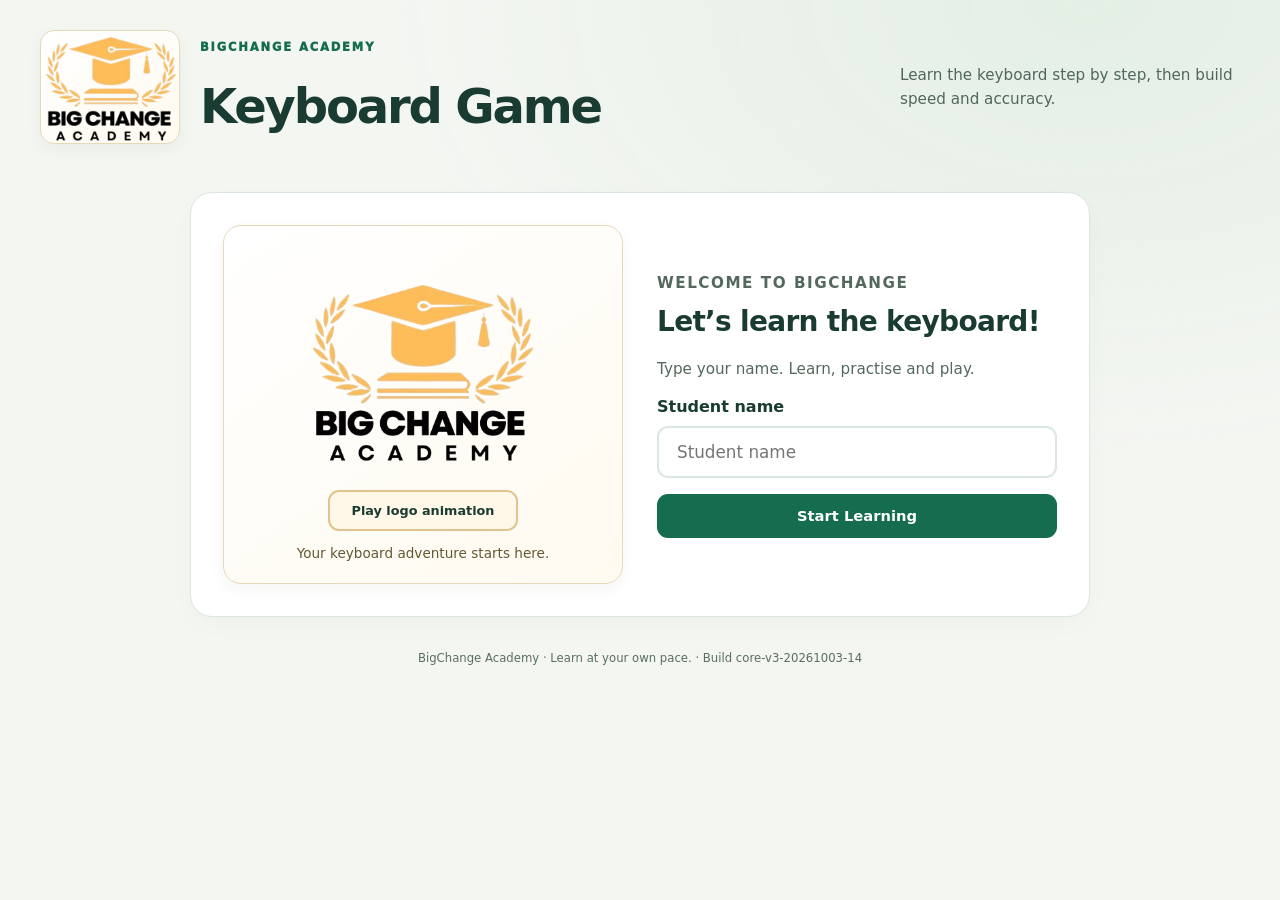
==== commit 12d0e5b4: "Build 14: classroom UI, official branding and realistic game scenes" ====
--- a/index.html
+++ b/index.html
@@ -1 +1 @@
-<!doctype html><html lang="en"><head><meta charset="utf-8"><meta name="viewport" content="width=device-width,initial-scale=1"><meta name="referrer" content="no-referrer"><meta http-equiv="Content-Security-Policy" content="default-src &apos;self&apos;; script-src &apos;self&apos;; style-src &apos;self&apos; &apos;unsafe-inline&apos;; img-src &apos;self&apos; data:; font-src &apos;self&apos;; connect-src &apos;none&apos;; object-src &apos;none&apos;; base-uri &apos;none&apos;; form-action &apos;none&apos;"><title>BigChange Keyboard Game</title><meta name="bigchange-build" content="core-v3-20261003-9"><link rel="stylesheet" href="css/style.css?v=core-v3-20261003-9"></head><body><main><header><div class="brand">BIGCHANGE</div><h1>Keyboard Game</h1><p id="welcome">Learn the keyboard step by step, then build speed and accuracy.</p></header><section id="profile" class="game"><h2>Student Profile</h2><p>Enter your name to save your progress on this computer.</p><label class="profile-label" for="student-name">Student name</label><input id="student-name" maxlength="20" placeholder="Student name" autocomplete="off"><button id="save-profile" class="start">Start Learning</button></section><p id="storage-warning" role="status" hidden>Progress could not be saved on this computer. Keep this page open to keep your progress. <button id="retry-save">Try saving again</button></p><nav id="student-nav" aria-label="Student sections"><button data-view="learn">Learn</button><button data-view="practice">Practice</button><button data-view="challenge">1-Minute Challenge</button><button data-view="games">Games</button><button data-view="progress">Progress</button></nav><section id="learn" class="game view"><h2>Learn</h2><div id="lesson-list" class="lesson-list"></div></section><section id="practice" class="game view"><h2 id="practice-heading">Practice</h2><div id="challenge-timer" class="challenge-timer" role="timer" aria-label="Challenge time remaining" hidden><b id="timer-seconds">60</b><span>seconds</span></div><div class="levels"><button class="active" data-level="easy">Easy</button><button data-level="medium">Medium</button><button data-level="hard">Hard</button></div><p class="typing-label">TYPE THIS</p><div id="target" class="target reference-text" role="region" aria-label="Typing target"></div><p class="typing-label">CURRENT WORD</p><textarea id="typed-display" class="typed-display" rows="3" aria-label="Typing area" autocomplete="off" autocapitalize="none" autocorrect="off" inputmode="text" spellcheck="false" placeholder="Type the current word…"></textarea><div id="message" class="message" aria-live="polite" aria-atomic="true"></div><details id="keyboard-guide" class="keyboard-guide" open><summary>Keyboard &amp; finger guide</summary><p id="finger-hint" class="finger-hint"></p><div class="keyboard-stage"><div id="visual-keyboard" aria-label="US QWERTY keyboard guide"></div><div id="hand-guide" class="hand-guide" role="img" aria-label="Finger placement guide"></div></div><p class="guide-note">Rest on A S D F and J K L ;. Feel the bumps on F and J. Keyboard guide uses US QWERTY.</p></details><div class="stats"><div><b id="wpm">0</b><span>WPM</span></div><div><b id="accuracy">100%</b><span>Accuracy</span></div><div><b id="mistakes">0</b><span>Mistakes</span></div></div><button id="start" class="start">Restart Practice</button></section><section id="challenge" class="game view"><h2>1-Minute Challenge</h2><p>Type for one minute. Focus on accuracy first; speed will follow.</p><button id="challenge-start" class="start">Start 1-Minute Challenge</button><div class="stats"><div><b id="best-wpm">0</b><span>Best WPM</span></div><div><b id="best-accuracy">0%</b><span>Best Accuracy</span></div></div></section><section id="games" class="game view"><h2>Games</h2><p>Use the keyboard skills you have learned.</p><div class="lesson-list"><button data-game="rain"><strong>Letter Rain</strong><span>Type the falling letter before it reaches the ground.</span></button><button data-game="race"><strong>Rocket Race</strong><span>Correct typing moves your rocket toward the finish.</span></button><button data-game="bubble"><strong>Bubble Pop</strong><span>Type the letter shown in the bubble to pop it.</span></button></div></section><section id="game-play" class="game view"><h2 id="game-title">Keyboard Game</h2><p id="game-instructions"></p><div id="game-board" tabindex="0" aria-label="Game play area" aria-describedby="game-instructions" style="min-height:240px;font-size:2rem;text-align:center;padding:2rem"></div><div class="stats"><div><b id="game-score">0</b><span>Score</span></div><div><b id="game-streak">0</b><span>Streak</span></div></div><div id="game-message" class="message" aria-live="polite" aria-atomic="true"></div><button id="game-restart" class="start">Restart Game</button></section><section id="progress" class="game view"><h2>Progress</h2><div id="progress-content"></div><button id="new-student" class="secondary">Start New Student</button><p id="reset-warning" role="status" hidden>Could not clear this student. Your saved progress is still here. Allow browser storage, then try Start New Student again.</p><p class="reset-note">This clears the saved student progress on this computer.</p></section><footer>BigChange classroom edition · BigChange V3 · Word-scoped typing inspired by mature open-source typing tutors. · Build core-v3-20261003-9</footer></main><script src="js/engine.js?v=core-v3-20261003-9"></script><script src="js/bigchange.js?v=core-v3-20261003-9"></script><script src="js/keyboard-guide.js?v=core-v3-20261003-9"></script><script src="js/games.js?v=core-v3-20261003-9"></script></body></html>+<!doctype html><html lang="en"><head><meta charset="utf-8"><meta name="viewport" content="width=device-width,initial-scale=1"><meta name="referrer" content="no-referrer"><meta http-equiv="Content-Security-Policy" content="default-src &apos;self&apos;; script-src &apos;self&apos;; style-src &apos;self&apos; &apos;unsafe-inline&apos;; img-src &apos;self&apos; data:; font-src &apos;self&apos;; connect-src &apos;none&apos;; object-src &apos;none&apos;; base-uri &apos;none&apos;; form-action &apos;none&apos;"><title>BigChange Keyboard Game</title><meta name="bigchange-build" content="core-v3-20261003-14"><link rel="stylesheet" href="css/style.css?v=core-v3-20261003-14"></head><body><main><header><div class="brand-logo"><img src="assets/brand/bigchange-logo.png" alt="BigChange Academy" width="500" height="500"></div><div class="brand">BIGCHANGE ACADEMY</div><h1>Keyboard Game</h1><p id="welcome">Learn the keyboard step by step, then build speed and accuracy.</p></header><section id="profile" class="game"><div class="welcome-identity"><div class="welcome-media"><img id="welcome-logo" src="assets/brand/bigchange-logo.png" alt="BigChange Academy logo" width="500" height="500"><video id="brand-video" data-src="assets/brand/bigchange-welcome-web.mp4" muted playsinline preload="none" controls aria-label="BigChange Academy welcome animation" hidden></video></div><button id="replay-brand" type="button" class="secondary">Play logo animation</button><p class="welcome-caption">Your keyboard adventure starts here.</p></div><div class="welcome-form"><p class="welcome-eyebrow">WELCOME TO BIGCHANGE</p><h2>Let’s learn the keyboard!</h2><p>Type your name. Learn, practise and play.</p><label class="profile-label" for="student-name">Student name</label><input id="student-name" maxlength="20" placeholder="Student name" autocomplete="off"><button id="save-profile" class="start">Start Learning</button></div></section><p id="storage-warning" role="status" hidden>Progress could not be saved on this computer. Keep this page open to keep your progress. <button id="retry-save">Try saving again</button></p><nav id="student-nav" aria-label="Student sections"><button data-view="learn">Learn</button><button data-view="practice">Practice</button><button data-view="challenge">1-Minute Challenge</button><button data-view="games">Games</button><button data-view="progress">Progress</button></nav><section id="learn" class="game view"><h2>Learn the keyboard</h2><p class="section-intro">Choose a lesson. Build accuracy, then speed.</p><div id="lesson-list" class="lesson-list"></div></section><section id="practice" class="game view"><h2 id="practice-heading">Practice</h2><div id="challenge-timer" class="challenge-timer" role="timer" aria-label="Challenge time remaining" hidden><b id="timer-seconds">60</b><span>seconds</span></div><div class="typing-workspace"><div class="typing-panel"><div class="levels"><button class="active" data-level="easy">Easy</button><button data-level="medium">Medium</button><button data-level="hard">Hard</button></div><p class="typing-label">TYPE THIS</p><div id="target" class="target reference-text" role="region" aria-label="Typing target"></div><p class="typing-label">CURRENT WORD</p><textarea id="typed-display" class="typed-display" rows="1" aria-label="Typing area" autocomplete="off" autocapitalize="none" autocorrect="off" inputmode="text" spellcheck="false" placeholder="Type the current word…"></textarea><div id="message" class="message" aria-live="polite" aria-atomic="true"></div><div class="stats"><div><b id="wpm">0</b><span>WPM</span></div><div><b id="accuracy">100%</b><span>Accuracy</span></div><div><b id="mistakes">0</b><span>Mistakes</span></div></div><button id="start" class="start">Restart Practice</button></div><details id="keyboard-guide" class="keyboard-guide" open><summary>Keyboard &amp; finger guide</summary><p id="finger-hint" class="finger-hint"></p><div class="keyboard-stage"><div id="visual-keyboard" aria-label="US QWERTY keyboard guide"></div><div id="hand-guide" class="hand-guide" role="img" aria-label="Finger placement guide"></div></div><p class="guide-note">Rest on A S D F and J K L ;. Feel the bumps on F and J. Keyboard guide uses US QWERTY.</p></details></div></section><section id="challenge" class="game view"><h2>1-Minute Challenge</h2><p>Type for one minute. Focus on accuracy first; speed will follow.</p><button id="challenge-start" class="start">Start 1-Minute Challenge</button><div class="stats"><div><b id="best-wpm">0</b><span>Best WPM</span></div><div><b id="best-accuracy">0%</b><span>Best Accuracy</span></div></div></section><section id="games" class="game view"><div class="games-heading"><div><p class="welcome-eyebrow">LEARN THROUGH PLAY</p><h2>Choose your adventure</h2><p class="section-intro">Three games. One goal: confident typing.</p></div><span class="games-note">Keyboard skills in action</span></div><div class="game-cards"><button data-game="rain" class="adventure-card rain-card"><span class="card-art rain-art" aria-hidden="true"><i class="art-cloud"></i><i class="art-letter">A</i><i class="art-letter">S</i><i class="art-letter">D</i><i class="art-ground"></i></span><span class="card-copy"><span class="card-tag">FOCUS &amp; TIMING</span><strong>Letter Rain</strong><span>Catch each letter before it lands.</span><span class="card-play">Play Letter Rain <span aria-hidden="true">→</span></span></span></button><button data-game="race" class="adventure-card race-card"><span class="card-art race-art" aria-hidden="true"><i class="art-orbit"></i><i class="art-planet"></i><i class="art-rocket"><svg viewBox="0 0 120 70" aria-hidden="true"><defs><linearGradient id="card-body" x2="0" y2="1"><stop stop-color="#fff"/><stop offset=".46" stop-color="#f2f6f7"/><stop offset="1" stop-color="#99b1bd"/></linearGradient><linearGradient id="card-fin" x2="0" y2="1"><stop stop-color="#68af91"/><stop offset="1" stop-color="#1e6755"/></linearGradient><radialGradient id="card-glass" cx=".3" cy=".25"><stop stop-color="#e5fbff"/><stop offset=".5" stop-color="#70c6e0"/><stop offset="1" stop-color="#24617d"/></radialGradient></defs><path class="rocket-flame" d="M31 25L2 35 31 45Z" fill="#efa642"/><path d="M31 30L12 35 31 40Z" fill="#fff2bd"/><path d="M40 24L31 7 67 23M40 46L31 63 67 47" fill="url(#card-fin)" stroke="#286653" stroke-width="1.5"/><path d="M25 25L35 22 35 48 25 45Z" fill="#587080"/><path d="M32 23Q71 7 108 35Q71 63 32 47Z" fill="url(#card-body)" stroke="#3d645f" stroke-width="2"/><path d="M37 25Q71 14 96 30" fill="none" stroke="#fff" stroke-width="3" stroke-linecap="round"/><path d="M39 45Q69 52 92 40" fill="none" stroke="#768f9e" stroke-width="1"/><circle cx="69" cy="35" r="12" fill="#d4e2e8" stroke="#466d78" stroke-width="2"/><circle cx="69" cy="35" r="8.5" fill="url(#card-glass)"/><path d="M64 31Q65 28 70 29" fill="none" stroke="#fff" stroke-width="2" stroke-linecap="round"/><path d="M47 35L38 33 38 37Z" fill="url(#card-fin)"/><circle cx="38" cy="26" r="1" fill="#758e9a"/><circle cx="38" cy="44" r="1" fill="#758e9a"/></svg></i><i class="art-stars"></i></span><span class="card-copy"><span class="card-tag">ACCURACY &amp; PROGRESS</span><strong>Rocket Race</strong><span>Type 20 correct letters. Reach the flag.</span><span class="card-play">Play Rocket Race <span aria-hidden="true">→</span></span></span></button><button data-game="bubble" class="adventure-card bubble-card"><span class="card-art bubble-art" aria-hidden="true"><i class="art-bubble">F</i><i class="art-bubble">J</i><i class="art-bubble"></i></span><span class="card-copy"><span class="card-tag">QUICK REACTIONS</span><strong>Bubble Pop</strong><span>Find the letter. Make the bubble pop!</span><span class="card-play">Play Bubble Pop <span aria-hidden="true">→</span></span></span></button></div></section><section id="game-play" class="game view"><h2 id="game-title">Keyboard Game</h2><p id="game-instructions"></p><div id="game-board" tabindex="0" aria-label="Game play area" aria-describedby="game-instructions" class="game-board"></div><div class="game-input-row"><label for="game-letter">Type the letter</label><input id="game-letter" maxlength="1" autocomplete="off" autocapitalize="none" autocorrect="off" spellcheck="false" inputmode="text" aria-describedby="game-instructions" placeholder="Type here"><span id="game-key-hint">Ready to play</span></div><div class="stats game-stats"><div><b id="game-score">0</b><span>Score</span></div><div><b id="game-streak">0</b><span>Streak</span></div></div><div id="game-message" class="message" aria-live="polite" aria-atomic="true"></div><div class="game-toolbar"><button id="game-pause" class="secondary" aria-pressed="false">Pause</button><button id="game-restart" class="start">Restart Game</button><button id="game-back" class="secondary">Back to Games</button></div></section><section id="progress" class="game view"><h2>Progress</h2><div id="progress-content"></div><button id="new-student" class="secondary">Start New Student</button><p id="reset-warning" role="status" hidden>Could not clear this student. Your saved progress is still here. Allow browser storage, then try Start New Student again.</p><p class="reset-note">This clears the saved student progress on this computer.</p></section><footer>BigChange Academy · Learn at your own pace. · Build core-v3-20261003-14</footer></main><script src="js/engine.js?v=core-v3-20261003-14"></script><script src="js/bigchange.js?v=core-v3-20261003-14"></script><script src="js/keyboard-guide.js?v=core-v3-20261003-14"></script><script src="js/games.js?v=core-v3-20261003-14"></script><script src="js/branding.js?v=core-v3-20261003-14"></script></body></html>
--- a/css/style.css
+++ b/css/style.css
@@ -6,3 +6,149 @@
 
 /* Soft outlines keep the hands recognizable without hiding the key labels. */
 .keyboard-stage{margin-top:12px;border-radius:14px;background:linear-gradient(180deg,#f0f5f2,#f8faf9);padding:8px 8px 32px;border:1px solid #dce7e1}.keyboard-stage .hand-palm{fill:rgba(234,180,138,.12);stroke:rgba(123,86,60,.45)}.keyboard-stage .hand-finger{stroke:rgba(237,191,151,.25)}.finger-outline{fill:none;stroke:rgba(123,86,60,.32);stroke-linecap:round}.keyboard-stage .finger-active{stroke:rgba(23,114,75,.25)}.keyboard-stage .hand-label{font-size:10px;fill:#546c60;font-weight:650;letter-spacing:.05em}.keyboard-stage .guide-key{border-color:#a6bab0;box-shadow:0 2px 0 #d1ded7}.keyboard-stage .key-active{border-color:#125e3e;box-shadow:0 0 0 4px #d9efe2}.keyboard-guide summary::marker{color:var(--green)}@media(max-width:560px){.keyboard-stage{padding:5px 4px 28px;border-radius:9px}.keyboard-stage .hand-label{font-size:8px}.keyboard-stage .guide-key.key-active{box-shadow:none}}
+
+/* Classroom UI: compact typing workspace, clear navigation and a light palette. */
+:root{--green:#166c4f;--dark:#193b32;--soft:#f5f8f5;--border:#dce7df;background:#f4f6f2;color:var(--dark)}
+body{background:radial-gradient(ellipse at 85% 0%,#e4efe5 0,transparent 46%),#f4f6f2}
+main{max-width:1360px;padding:28px 36px 36px}
+header{text-align:left;padding:2px 4px 16px;display:grid;grid-template-columns:1fr minmax(220px,360px);column-gap:32px;align-items:center}
+.brand{font-size:.72rem;letter-spacing:.16em;grid-column:1}
+h1{font-size:clamp(2rem,4vw,3rem);line-height:1.15;margin:6px 0 0;letter-spacing:-.045em;grid-column:1}
+header p{grid-column:2;grid-row:1 / 3;font-size:.95rem;line-height:1.6;max-width:360px;margin:0;color:#50675d}
+h2{font-size:1.65rem;letter-spacing:-.025em;margin:0 0 18px}
+.game{margin:18px 0;padding:28px;border:1px solid var(--border);border-radius:22px;box-shadow:0 8px 24px #193b3206}
+.section-intro{color:#53695d;margin:-8px 0 22px!important;font-size:.98rem!important}
+#student-nav{gap:6px;margin:4px 0 20px;padding:6px;border:1px solid var(--border);background:#ffffffb8;border-radius:16px}
+#student-nav button{min-height:48px;border:1px solid transparent;background:transparent;box-shadow:none;border-radius:10px;font-size:.95rem;padding:10px 12px;font-weight:700}
+#student-nav button:hover{background:#edf4ed;border-color:transparent}
+#student-nav button[aria-current="page"]{background:var(--green);color:#fff;box-shadow:0 3px 8px #166c4f20}
+#student-nav button:focus-visible{outline:3px solid #89bfa6;outline-offset:2px}
+.lesson-list{gap:12px;grid-template-columns:repeat(2,minmax(0,1fr))}
+.lesson-list button{position:relative;border:1px solid var(--border);background:#fbfcfa;min-height:106px;padding:20px 48px 20px 22px;border-radius:14px;transition:background .15s,border-color .15s,transform .15s}
+.lesson-list button:after{content:'→';position:absolute;right:20px;top:20px;color:var(--green);font-size:1.4rem}
+.lesson-list button:hover{background:#edf5ee;border-color:#8bb59d;transform:translateY(-2px)}
+.lesson-list button strong{font-size:1.05rem;margin-bottom:5px}
+.lesson-list button span{font-size:.92rem;color:#52685b}
+.lesson.done{background:#edf6ef;border-color:#aacbb6}
+.lesson.done em{font-size:.85rem;margin-top:8px}
+.typing-workspace{display:grid;grid-template-columns:minmax(0,.9fr) minmax(0,1.1fr);gap:26px;align-items:start}
+.typing-panel{min-width:0}
+.levels{gap:6px;margin:0 0 16px;padding:4px;background:#edf2ed;width:fit-content;border-radius:12px}
+.levels button{min-height:36px;border-radius:9px;padding:8px 18px;font-size:.88rem;background:transparent}
+.levels button.active{background:#fff;color:var(--green);box-shadow:0 2px 6px #193b3212}
+.typing-label{font-size:.7rem!important;letter-spacing:.1em;color:#526b5e;margin:16px 0 7px!important}
+.target,.typed-display{font-size:clamp(1.25rem,2.2vw,1.6rem);line-height:1.65;padding:18px;border-radius:13px;letter-spacing:.015em}
+.target{background:#f5f8f4;border:1px solid #e2eae0;min-height:110px}
+.current-word{background:#e7f3e9;box-shadow:0 0 0 2px #c4dfcd}
+.typed-display{height:78px;min-height:78px;border-color:#cbdcd0;resize:vertical;background:#fff}
+.typed-display:focus{border-color:var(--green);box-shadow:0 0 0 3px #166c4f15}
+.message{font-size:.88rem;line-height:1.5;min-height:44px;padding:10px 0;color:#854318}
+.stats{gap:10px;margin:14px 0 18px;grid-template-columns:repeat(3,minmax(0,1fr))}
+.stats div{padding:15px 10px;border:1px solid #e4ece3;border-radius:12px;background:#f8faf6}
+.stats b{font-size:1.8rem;letter-spacing:-.04em}
+.stats span{font-size:.64rem;color:#526b5e;letter-spacing:.07em}
+.start,.secondary{min-height:44px;border-radius:11px;padding:11px 22px;font-size:.92rem}
+.start:hover{background:#10543d}
+.secondary:hover{background:#e1eae2}
+.keyboard-guide{margin:0;background:#fbfcfa;border:1px solid var(--border);border-radius:16px;padding:18px;min-width:0}
+.keyboard-guide summary{font-size:.95rem;color:var(--dark)}
+.finger-hint{font-size:.88rem!important;color:#245940;background:#eaf3ea;border:1px solid #d9e8d9;border-radius:9px;padding:10px 12px;min-height:44px;margin:14px 0!important}
+.keyboard-stage{background:linear-gradient(180deg,#edf2ec,#f5f8f3);padding:8px 6px 32px;border-color:#d6e2d6}
+.keyboard-row{gap:4px}
+.guide-key{min-height:43px;font-size:.78rem}
+.key-wide{font-size:.52rem}
+.guide-note{line-height:1.65!important;color:#50675b;margin-top:12px!important;font-size:.76rem!important}
+.challenge-timer{width:fit-content;background:#eff5ec;border:1px solid #dbe8d6;border-radius:12px;padding:8px 16px;margin-bottom:20px;gap:8px}
+.challenge-timer b{font-size:1.75rem;font-variant-numeric:tabular-nums}
+.challenge-timer span{font-size:.8rem}
+#profile{max-width:640px;margin:32px auto;padding:32px}
+#profile input{width:100%;min-height:52px;margin:8px 0 16px;border-radius:11px}
+#profile .start{width:100%}
+#storage-warning,#reset-warning{padding:14px 18px;border:1px solid #e9c898;background:#fff5e4;color:#714319;border-radius:12px;font-size:.9rem;line-height:1.6}
+#retry-save{background:#fff;border:1px solid #cba46c;border-radius:8px;padding:7px 12px;color:#714319;font-weight:700;margin-left:8px}
+progress{width:min(100%,540px);height:14px;accent-color:var(--green)}
+#challenge .stats{max-width:520px;grid-template-columns:repeat(2,minmax(0,1fr))}
+footer{font-size:.73rem;line-height:1.65;margin-top:26px;color:#596f60;max-width:760px;margin-inline:auto}
+@media(max-width:1000px){.typing-workspace{grid-template-columns:1fr;gap:22px}.keyboard-guide{max-width:760px;width:100%;margin-inline:auto}.guide-key{font-size:.95rem}.key-wide{font-size:.7rem}}
+@media(max-width:850px){main{padding:24px}.lesson-list{grid-template-columns:1fr}#student-nav{grid-template-columns:repeat(5,minmax(0,1fr))}#student-nav button{font-size:.85rem;padding:10px 6px}.game{padding:24px}header{column-gap:20px}}
+@media(max-width:560px){main{padding:18px 12px 28px}header{display:block;padding:0 4px 16px}h1{font-size:2.05rem;margin:6px 0}header p{font-size:.85rem;line-height:1.5;max-width:none}.brand{font-size:.65rem}#student-nav{display:grid;grid-template-columns:repeat(3,minmax(0,1fr));gap:4px;margin-bottom:14px;padding:5px}#student-nav button{font-size:.78rem;min-height:42px;padding:8px 4px}.game{padding:18px;border-radius:17px;margin:14px 0}h2{font-size:1.4rem;margin-bottom:16px}.target,.typed-display{font-size:1.25rem;padding:14px}.target{min-height:95px}.stats{gap:6px;grid-template-columns:repeat(3,minmax(0,1fr))}.stats div{padding:12px 5px}.stats b{font-size:1.5rem}.stats span{font-size:.58rem}.keyboard-guide{padding:12px;border-radius:13px}.keyboard-row{gap:3px}.guide-key{font-size:.65rem;min-height:34px}.key-wide{font-size:.42rem}.finger-hint{font-size:.78rem!important;padding:9px}.keyboard-stage{padding:5px 4px 28px}#profile{padding:24px;margin:20px 0}.start{width:100%}.lesson-list button{padding:18px 42px 18px 18px;min-height:96px}footer{font-size:.68rem}}
+@media(prefers-reduced-motion:reduce){.lesson-list button{transition:none}.lesson-list button:hover{transform:none}}
+
+.typed-display::placeholder{font-size:1rem;color:#5c7165}
+
+/* Original BigChange artwork is preserved; only transparent padding is framed. */
+header{grid-template-columns:140px minmax(0,1fr) minmax(220px,340px);column-gap:20px}
+.brand-logo{grid-column:1;grid-row:1 / 3;width:140px;height:114px;position:relative;overflow:hidden}
+.brand-logo img{position:absolute;width:200px;height:200px;max-width:none;left:-30px;top:-45px}
+header .brand,header h1{grid-column:2}
+header p{grid-column:3}
+#profile{max-width:900px;display:grid;grid-template-columns:minmax(0,1fr) minmax(0,1fr);gap:34px;align-items:center}
+.welcome-identity{text-align:center;background:#faf7ed;border:1px solid #eee1c4;border-radius:18px;padding:14px 18px}
+.welcome-media{height:250px;position:relative;display:grid;place-items:center;border-radius:12px;overflow:hidden}
+.welcome-media img{width:340px;height:340px;max-width:none;object-fit:contain;position:absolute;top:-42px}
+.welcome-media video{width:100%;max-height:250px;object-fit:contain;background:#faf7ed}
+.welcome-identity .secondary{font-size:.8rem;min-height:38px;background:#fff8e8;border-color:#dfc58d}
+.welcome-caption{font-size:.85rem!important;color:#645832;margin:12px 0 4px!important}
+.welcome-eyebrow{font-size:.7rem!important;letter-spacing:.1em;font-weight:800;color:var(--green);margin:0 0 10px!important}
+.welcome-form{min-width:0}.welcome-form h2{font-size:1.75rem;line-height:1.2}
+.welcome-form>p{color:#53695d;font-size:.95rem!important}
+@media(max-width:850px){header{grid-template-columns:120px minmax(0,1fr)}header p{grid-column:2;grid-row:3;margin-top:8px}.brand-logo{grid-row:1 / 4;width:120px}#profile{gap:22px;padding:24px}.welcome-media{height:220px}}
+@media(max-width:560px){header{display:grid;grid-template-columns:108px minmax(0,1fr);gap:4px 12px}.brand-logo{width:108px;height:86px;grid-row:1 / 3}.brand-logo img{width:150px;height:150px;left:-21px;top:-34px}header h1{font-size:1.65rem}header .brand{font-size:.56rem}header p{grid-column:1 / -1;grid-row:3;margin-top:8px}#profile{grid-template-columns:1fr;gap:20px;padding:20px}.welcome-media{height:190px}.welcome-media img{width:280px;height:280px;top:-38px}.welcome-media video{max-height:190px}.welcome-identity{padding:10px}.welcome-form h2{font-size:1.5rem}}
+
+/* Game adventures use local artwork and the same keyboard scoring rules. */
+.games-heading{display:flex;justify-content:space-between;gap:20px;align-items:center}.games-note{font-size:.8rem;color:#526d5e;background:#edf5eb;border:1px solid #d6e4d4;padding:9px 13px;border-radius:999px;white-space:nowrap}
+.game-cards{display:grid;grid-template-columns:repeat(3,minmax(0,1fr));gap:20px;margin-top:22px}
+.adventure-card{border:1px solid #d9e4dd;border-radius:19px;padding:0;overflow:hidden;background:#fff;text-align:left;color:var(--dark);box-shadow:0 6px 18px #193b3206;transition:transform .18s,box-shadow .18s}
+.adventure-card:hover{transform:translateY(-4px);box-shadow:0 12px 24px #193b3212}.adventure-card:focus-visible{outline:3px solid var(--green);outline-offset:4px}
+.card-art{height:190px;display:block;position:relative;overflow:hidden}.card-art i{position:absolute;display:grid;place-items:center;font-style:normal}
+.rain-art{background:linear-gradient(#dff0f9,#f2faf7)}.art-cloud{height:28px;width:105px;left:25px;top:34px;background:#fff;border-radius:30px;box-shadow:150px -14px 0 -3px #ffffffb0}.art-cloud:before{content:'';position:absolute;left:20px;top:-15px;width:42px;height:42px;border-radius:50%;background:#fff}
+.art-letter{width:44px;height:48px;border:1px solid #91bfb5;border-radius:10px;background:#fff;font:bold 1.45rem Consolas,monospace;box-shadow:0 3px 0 #b8d7cd;top:68px;left:23%}.art-letter:nth-of-type(3){left:48%;top:104px;background:#fff2c8}.art-letter:nth-of-type(4){left:73%;top:45px;background:#d5eddf}.art-ground{height:24px;bottom:0;width:100%;background:#a3cfab;border-radius:50% 50% 0 0}
+.race-art{background:linear-gradient(145deg,#eae9fc,#f8f0e2)}.art-orbit{width:240px;height:120px;border:1px dashed #aba4ca;border-radius:50%;transform:rotate(-25deg);left:12%;top:36px}.art-planet{width:55px;height:55px;border-radius:50%;background:#efc786;right:28px;top:25px;box-shadow:inset -10px -6px #dfb36e}.art-rocket{font-size:4.5rem;left:32%;top:55px;transform:rotate(8deg)}.art-stars{width:5px;height:5px;border-radius:50%;background:#a69dcc;left:28px;top:38px;box-shadow:45px 100px #b9aed8,235px 98px #b9aed8,100px -12px #fff,175px 138px #fff}
+.bubble-art{background:linear-gradient(140deg,#e3f7f2,#f1ebfd)}.art-bubble{border-radius:50%;border:2px solid #70b8ad;background:radial-gradient(circle at 30% 25%,#fff9,#8bdace55);font:bold 1.8rem Consolas,monospace;color:#25695d;width:85px;height:85px;left:20%;top:70px}.art-bubble:nth-child(2){width:70px;height:70px;left:57%;top:32px;border-color:#a79ac8;background:radial-gradient(circle at 30% 25%,#fff9,#cfc0ed66);color:#665487}.art-bubble:nth-child(3){width:40px;height:40px;left:72%;top:123px;border-color:#b0d5c8}
+.card-copy{display:block;padding:22px}.card-tag{display:block;font-size:.64rem;letter-spacing:.08em;color:#547062;font-weight:800;margin-bottom:10px}.card-copy>strong{display:block;font-size:1.35rem;letter-spacing:-.03em;margin-bottom:8px}.card-copy>span:not(.card-tag):not(.card-play){display:block;min-height:44px;font-size:.93rem;line-height:1.55;color:#52685d}.card-play{display:flex;justify-content:space-between;align-items:center;border-top:1px solid #e5ece6;margin-top:18px;padding-top:15px;color:var(--green);font-size:.92rem;font-weight:800}
+.game-board{position:relative;height:330px;border:1px solid #d7e4db;overflow:hidden;border-radius:18px;background:#edf6ef;outline-offset:4px}
+.game-board:focus-visible{outline:3px solid #78af97}.rain-scene,.bubble-scene,.race-scene{position:absolute;inset:0;overflow:hidden}.rain-scene{background:linear-gradient(#ddf0fb,#f3fbf4)}.scene-cloud{position:absolute;top:38px;left:8%;height:28px;width:115px;background:#fff;border-radius:40px;opacity:.9}.scene-cloud:before{content:'';position:absolute;left:28px;top:-18px;width:48px;height:48px;border-radius:50%;background:#fff}.cloud-two{left:auto;right:10%;top:58px;transform:scale(.8);opacity:.75}.scene-hills{position:absolute;left:-5%;bottom:40px;width:115%;height:110px;background:#c6e6cd;border-radius:50% 70% 0 0}.scene-ground{position:absolute;bottom:0;left:0;right:0;height:56px;background:#85b991;border-top:8px solid #6ca87a}.rain-target{position:absolute;left:50%;top:30px;width:64px;height:64px;display:grid;place-items:center;background:#fff8dd;border:2px solid #c4a55c;border-radius:14px;color:#3b593c;font:bold 2.2rem Consolas,monospace;z-index:2;box-shadow:0 5px 0 #00000010;transform:translate(-50%,0);transition:transform .25s linear}
+.bubble-scene{background:radial-gradient(ellipse at 20% 20%,#d9f5ec,transparent 60%),linear-gradient(135deg,#ebf9f5,#eae9fa)}.bubble-target{position:absolute;top:50%;left:50%;transform:translate(-50%,-50%);width:144px;height:144px;border:3px solid #57a994;border-radius:50%;display:grid;place-items:center;background:radial-gradient(circle at 30% 24%,#fff,#b6eada66);font:bold 3.4rem Consolas,monospace;color:#245e4e;box-shadow:inset -10px -14px 24px #75bda62b,0 12px 30px #407f6210;animation:bubble-arrive .22s ease-out}.bubble-target:before{content:'';position:absolute;top:20px;left:24px;width:28px;height:14px;border-radius:50%;background:#fff9;transform:rotate(-35deg)}.scene-bubble{position:absolute;border:2px solid #afd3c9;border-radius:50%;width:65px;height:65px;left:13%;top:62%;background:#ffffff30;animation:bubble-drift 5s ease-in-out infinite}.bubble-two{left:auto;right:13%;top:18%;width:92px;height:92px;border-color:#c6b6db;animation-delay:-2s}.bubble-three{left:23%;top:16%;width:35px;height:35px;animation-delay:-4s}
+.race-scene{background:linear-gradient(155deg,#ebeafb,#f9f1df)}.scene-planet{position:absolute;width:85px;height:85px;border-radius:50%;background:#e8c18b;right:17%;top:30px;box-shadow:inset -14px -8px #d9ad7433}.scene-stars{position:absolute;width:6px;height:6px;left:8%;top:30%;border-radius:50%;background:#b6a6cf;box-shadow:100px -50px #a9bdba,180px 80px #a9bdba,340px -22px #b6a6cf,500px 100px #fff,50px 115px #fff}.race-track{position:absolute;left:8%;right:8%;top:61%;height:8px;border-radius:10px;background:#d8d2e4}.race-distance{height:100%;background:#5b9e83;border-radius:inherit;transition:width .2s}.race-rocket{position:absolute;top:55%;width:105px;height:70px;transform:translate(-50%,-50%);transition:left .2s ease-out}.race-rocket svg{width:100%;height:100%}.rocket-flame{animation:flame-glow .7s ease-in-out infinite;transform-origin:34px 35px}.finish-flag{position:absolute;right:7%;top:33%;font-size:2.4rem}.race-prompt{position:absolute;bottom:22px;left:0;right:0;display:flex;justify-content:center;align-items:center;gap:12px;font-size:1rem;color:#5c5374}.race-prompt strong{display:grid;place-items:center;background:#fff;border:1px solid #c4bbd9;border-radius:10px;width:52px;height:52px;font:800 1.8rem Consolas,monospace;color:#42375d}.race-result{position:absolute;inset:auto 16px 18px;display:grid;text-align:center;gap:6px;padding:16px;border:1px solid #c6dfca;border-radius:14px;background:#ffffffed}.race-result strong{font-size:1.45rem;color:var(--green)}.race-result span{font-size:.9rem;color:#52725e}
+.game-input-row{display:flex;align-items:center;gap:14px;flex-wrap:wrap;padding:16px 0 0}.game-input-row label{font-size:.88rem;font-weight:800}.game-input-row input{width:132px;min-height:48px;padding:10px 12px;border:2px solid #c6d9cc;border-radius:11px;font-size:1rem;color:var(--dark);background:#fff}.game-input-row input:focus{border-color:var(--green)}#game-key-hint{font-size:.9rem;color:#486657;font-weight:700}.game-stats{max-width:500px;grid-template-columns:repeat(2,minmax(0,1fr))}.game-toolbar{display:flex;flex-wrap:wrap;gap:10px}.game-paused{position:absolute;inset:0;z-index:5;display:grid;align-content:center;justify-items:center;gap:12px;background:#f6faf3e8;backdrop-filter:blur(3px);color:#264c3d}.game-paused strong{font-size:2.2rem}.game-paused span{font-size:.95rem}.game-board:has(.game-paused) *{animation-play-state:paused}
+@keyframes bubble-drift{50%{transform:translateY(-14px)}}@keyframes bubble-arrive{from{opacity:.2;transform:translate(-50%,-50%) scale(.8)}to{opacity:1;transform:translate(-50%,-50%) scale(1)}}@keyframes flame-glow{50%{transform:scaleX(.75);opacity:.7}}
+@media(max-width:1000px){.game-cards{gap:12px}.card-art{height:160px}.card-copy{padding:17px}.card-copy>strong{font-size:1.2rem}.card-copy>span:not(.card-tag):not(.card-play){min-height:65px}}
+@media(max-width:700px){.game-cards{grid-template-columns:1fr}.adventure-card{display:grid;grid-template-columns:120px minmax(0,1fr)}.card-art{height:100%;min-height:190px}.card-copy>span:not(.card-tag):not(.card-play){min-height:0}.art-cloud{left:-10px;top:28px;width:80px}.art-letter{left:12%;top:65px;width:34px;height:38px;font-size:1.1rem}.art-letter:nth-of-type(3){left:55%;top:116px}.art-letter:nth-of-type(4){left:55%;top:38px}.art-rocket{left:14%;top:65px;font-size:3.5rem}.art-planet{right:10px;width:35px;height:35px}.art-orbit{left:-48%;width:230px;top:46px}.art-bubble{left:12%;width:56px;height:56px;font-size:1.25rem}.art-bubble:nth-child(2){left:49%;width:46px;height:46px;top:30px}.art-bubble:nth-child(3){left:62%;width:25px;height:25px}.games-heading{display:block}.games-note{display:inline-block;margin-top:4px}}
+@media(max-width:560px){.game-board{height:300px;border-radius:14px}.rain-target{top:0}.game-input-row{gap:9px}.game-input-row label{width:100%}.game-toolbar>*{flex:1;white-space:nowrap}.game-toolbar .start{width:auto}.game-toolbar button{font-size:.8rem;padding:10px 12px}.game-stats{max-width:none}.card-copy{padding:16px 14px}.card-tag{font-size:.55rem;letter-spacing:.04em}.card-play{font-size:.8rem}.scene-planet{right:17%;width:65px;height:65px;top:28px}.scene-bubble{left:8%;width:48px;height:48px}.bubble-two{left:auto;right:5%;width:65px;height:65px}.race-rocket{width:80px}.finish-flag{right:4%;font-size:1.9rem}}
+@media(prefers-reduced-motion:reduce){.adventure-card,.rain-target,.race-distance,.race-rocket{transition:none}.adventure-card:hover{transform:none}.scene-bubble,.bubble-target,.rocket-flame{animation:none}}
+
+.art-rocket svg{width:110px;height:80px;transform:rotate(-22deg)}
+@media(max-width:700px){.art-rocket svg{width:88px;height:70px}}
+
+/* A stable light surface protects the original black-and-gold logo on any backdrop. */
+:root{--brand-canvas:#fff;--brand-warm:#fffaf0;--brand-edge:#e6d9b8}
+.brand-logo,.welcome-identity{background:linear-gradient(145deg,var(--brand-canvas),var(--brand-warm));border:1px solid var(--brand-edge);box-shadow:0 4px 14px #30281308}
+.brand-logo{border-radius:14px}
+.brand-logo img,#welcome-logo{filter:none;opacity:1;mix-blend-mode:normal}
+.welcome-media video{background:var(--brand-canvas)}
+@media(max-width:560px){.brand-logo{border-radius:12px}}
+
+/* Dimensional materials stay lightweight: local gradients, shadows and SVG. */
+.adventure-card{box-shadow:0 7px 20px #234b3410,inset 0 1px #fff}
+.card-art{box-shadow:inset 0 1px 1px #fff9,inset 0 -1px 8px #284e3710}
+.brand-logo,.welcome-identity{box-shadow:0 5px 16px #3028130c,inset 0 1px 2px #fff}
+.game-board{box-shadow:inset 0 1px 5px #243e3410,0 6px 18px #243e3408}
+.rain-scene,.rain-art{background:radial-gradient(circle at 85% 15%,#fff9c9 0 18px,#fff5da70 19px,transparent 95px),linear-gradient(180deg,#b9e1f3,#eef8ec)}
+.scene-cloud,.art-cloud{background:linear-gradient(#fff 45%,#e4eef3);box-shadow:0 5px 9px #50738c13}
+.scene-cloud:before,.art-cloud:before{background:linear-gradient(#fff 55%,#f1f6f8)}
+.scene-hills{background:linear-gradient(165deg,#b8d9a7,#84b485);box-shadow:inset 0 3px 5px #ffffff36}
+.scene-ground,.art-ground{background:repeating-linear-gradient(78deg,transparent 0 9px,#326e401a 10px 11px,transparent 12px 18px),linear-gradient(#7fb367,#477d4b);border-color:#9bc681;box-shadow:inset 0 4px 7px #c7e3ab4d}
+.rain-target,.art-letter{background:linear-gradient(145deg,#fffdf1,#f1ddb0);border-color:#b4a275;box-shadow:inset 0 2px 2px #fff,inset 0 -4px 3px #cfb78455,0 5px 0 #a28e5d,0 8px 12px #39574320;text-shadow:0 1px #fff}
+.art-letter:nth-of-type(3){background:linear-gradient(145deg,#fff9df,#efcf7e)}
+.art-letter:nth-of-type(4){background:linear-gradient(145deg,#ecfff5,#add8be)}
+.bubble-scene,.bubble-art{background:radial-gradient(ellipse at 18% 16%,#fffdf1,transparent 48%),radial-gradient(ellipse at 83% 84%,#dbd5ef,transparent 60%),linear-gradient(135deg,#c9eee3,#eef8f6)}
+.bubble-target,.art-bubble{border-color:#85c0ba;background:radial-gradient(ellipse at 27% 20%,#ffffffe8,transparent 38%),radial-gradient(ellipse at 78% 80%,#afa4e33d,transparent 60%),radial-gradient(circle at 50% 50%,#ffffff44 48%,#88d9ce6b 75%,#f4d8ef9e);box-shadow:inset 3px 3px 5px #fff,inset -4px -6px 9px #73a9bd59,inset 7px -3px 10px #d7b8e752,0 12px 17px #35776314;color:#245e4e;text-shadow:0 1px #fff8}
+.bubble-target:before{top:19px;left:24px;width:44px;height:21px;background:linear-gradient(#fff,#ffffff80);box-shadow:0 0 7px #fff8}
+.bubble-target:after{content:'';position:absolute;inset:12px;border-radius:50%;border-bottom:3px solid #ffffffb0;border-right:2px solid #f3dfff9e;transform:rotate(25deg);pointer-events:none}
+.scene-bubble{background:radial-gradient(ellipse at 25% 20%,#ffffffb3,transparent 48%),radial-gradient(circle at 55% 60%,transparent 50%,#b7a8df40);box-shadow:inset 2px 2px 4px #fff9,inset -3px -4px 6px #8ebcb640,0 7px 13px #42695b09}
+.race-scene,.race-art{background:radial-gradient(ellipse at 82% 15%,#fff5db,transparent 52%),radial-gradient(ellipse at 5% 75%,#bfcde74a,transparent 55%),linear-gradient(140deg,#dde2f3,#f1e6ee 70%,#faf3df)}
+.scene-planet,.art-planet{background:radial-gradient(circle at 28% 23%,#ffe8b6,#ddb271 59%,#987751);box-shadow:inset -12px -9px 15px #6c493340,0 0 24px #f9e6bd66}
+.scene-planet:before,.art-planet:before{content:'';position:absolute;width:19%;height:19%;left:27%;top:27%;border-radius:50%;background:#b8926155;box-shadow:inset 2px 2px 3px #8f6b5540,22px 17px 0 -2px #ac835442,7px 34px 0 -3px #a8835538}
+.race-rocket svg,.art-rocket svg{filter:drop-shadow(0 5px 3px #46516326)}
+.race-track{height:10px;background:linear-gradient(#c5bbd6,#eee9f3);box-shadow:inset 0 2px 3px #68578333,0 1px #fff}
+.race-distance{background:linear-gradient(#8cc5a5,#4a9278);box-shadow:inset 0 1px #d2f0d4}
